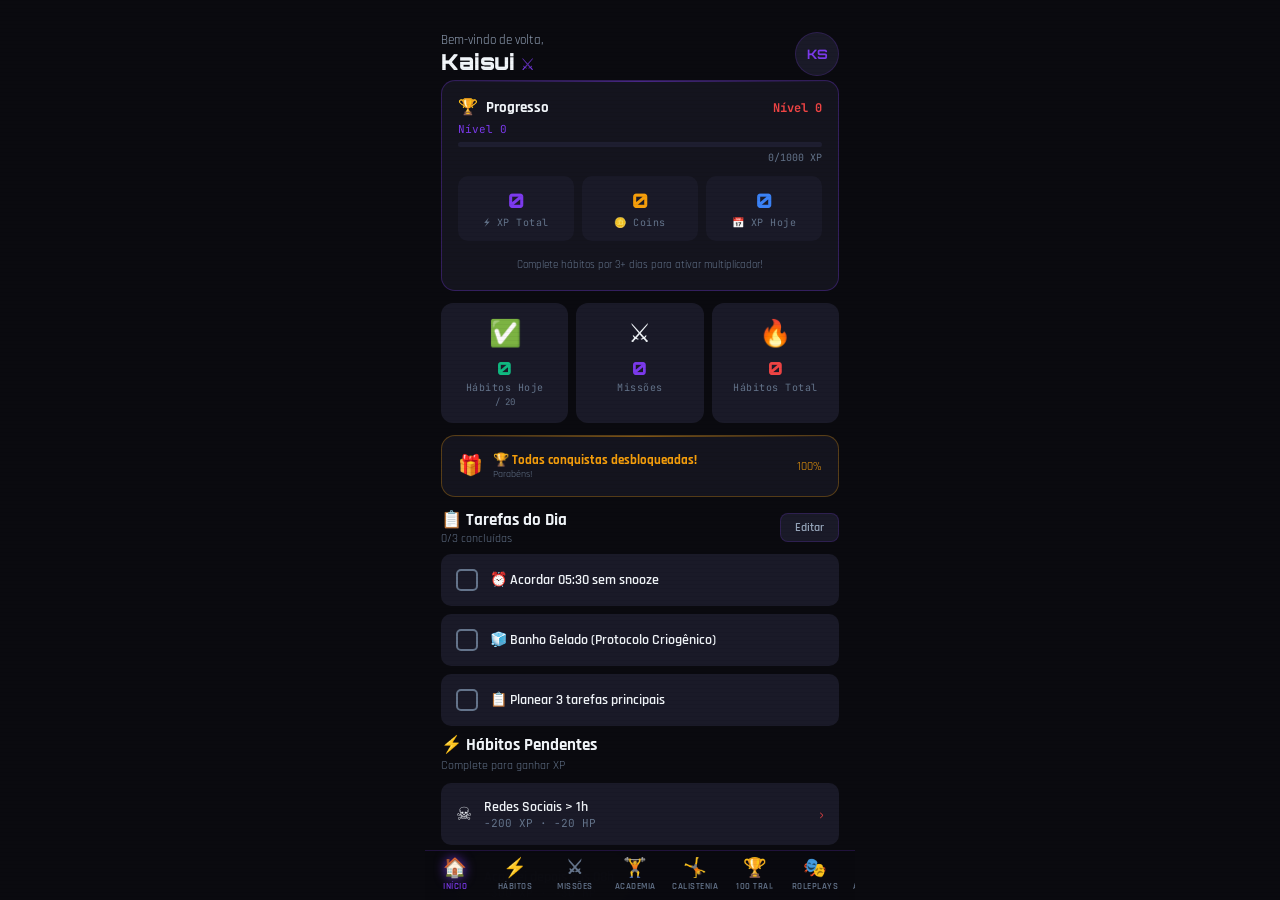
==== index.html @ ecd1bc7f "01" ====
<!doctype html>
<html lang="pt-BR">
  <head>
    <meta charset="UTF-8" />
    <meta
      name="viewport"
      content="width=device-width, initial-scale=1.0, maximum-scale=1.0, user-scalable=no"
    />
    <title>KAISUI - Sistema de Evolução Pessoal</title>
    <link rel="shortcut icon" href="img/favicon.png" type="image/x-icon">
    <link rel="manifest" href="manifest.json">
    <meta name="theme-color" content="#7c3aed">
    <meta name="apple-mobile-web-app-capable" content="yes">
    <meta name="apple-mobile-web-app-status-bar-style" content="black-translucent">
    <meta name="apple-mobile-web-app-title" content="KAISUI">
    <link rel="apple-touch-icon" href="img/icon.png">
    <link
      href="https://fonts.googleapis.com/css2?family=Rajdhani:wght@300;400;500;600;700&family=Orbitron:wght@400;700;900&family=JetBrains+Mono:wght@300;400;500&display=swap"
      rel="stylesheet"
    />
  <link rel="stylesheet" href="css/style.css">
    <script>
      if ('serviceWorker' in navigator) {
        window.addEventListener('load', () => {
          navigator.serviceWorker.register('sw.js')
            .then(reg => console.log('Service Worker registrado!', reg))
            .catch(err => console.log('Erro ao registrar Service Worker:', err));
        });
      }
    </script>
  </head>
  <body>
    <div id="screen-area">
      <!-- ═══ HOME ═══ -->
      <div class="screen active" id="screen-home">
        <div
          style="
            display: flex;
            justify-content: space-between;
            align-items: flex-start;
            padding: 16px 0 4px;
          "
        >
          <div>
            <div style="font-size: 13px; color: var(--muted2)">
              Bem-vindo de volta,
            </div>
            <div
              style="
                font-family: &quot;Orbitron&quot;, monospace;
                font-size: 22px;
                font-weight: 900;
              "
            >
              Kaisui <span style="color: var(--purple)">⚔</span>
            </div>
          </div>
          <div
            style="
              width: 44px;
              height: 44px;
              border-radius: 50%;
              background: var(--card2);
              border: 1px solid var(--border);
              display: flex;
              align-items: center;
              justify-content: center;
              font-family: &quot;Orbitron&quot;, monospace;
              font-size: 13px;
              font-weight: 700;
              color: var(--purple);
              cursor: pointer;
            "
            onclick="goTo('perfil')"
          >
            KS
          </div>
        </div>

        <!-- XP Card -->
        <div class="card" style="border-color: rgba(124, 58, 237, 0.3)">
          <div class="card-glow-top"></div>
          <div
            style="
              display: flex;
              justify-content: space-between;
              align-items: center;
              margin-bottom: 4px;
            "
          >
            <div style="display: flex; align-items: center; gap: 8px">
              <span>🏆</span>
              <span style="font-size: 15px; font-weight: 700">Progresso</span>
            </div>
            <span
              style="
                font-family: &quot;JetBrains Mono&quot;, monospace;
                font-size: 12px;
                color: var(--red);
                font-weight: 700;
              "
              >Nível <span id="h-lvl">0</span></span
            >
          </div>
          <div
            style="
              font-family: &quot;JetBrains Mono&quot;, monospace;
              font-size: 11px;
              color: var(--purple);
              margin-bottom: 6px;
            "
          >
            Nível <span id="h-lvl2">0</span>
          </div>
          <div class="prog-bar">
            <div class="prog-fill xp" id="h-xpbar" style="width: 0%"></div>
          </div>
          <div
            style="
              text-align: right;
              font-family: &quot;JetBrains Mono&quot;, monospace;
              font-size: 10px;
              color: var(--muted);
              margin-top: 4px;
            "
          >
            <span id="h-xpin">0</span>/1000 XP
          </div>

          <div class="home-stats" style="margin-top: 12px">
            <div class="stat-box">
              <span class="val" style="color: var(--purple)" id="h-xptot"
                >0</span
              >
              <span class="lbl">⚡ XP Total</span>
            </div>
            <div class="stat-box">
              <span class="val" style="color: var(--gold)" id="h-coins">0</span>
              <span class="lbl">🪙 Coins</span>
            </div>
            <div class="stat-box">
              <span class="val" style="color: var(--blue)" id="h-xpday">0</span>
              <span class="lbl">📅 XP Hoje</span>
            </div>
          </div>
          
          <!-- Multiplier Display -->
          <div id="multiplier-display" style="margin-top: 8px; text-align: center;"></div>
        </div>

        <!-- Action Grid -->
        <div class="action-grid">
          <div class="action-box" onclick="goTo('habitos')">
            <span class="a-icon">✅</span>
            <div class="a-val" style="color: var(--green)" id="h-daily-done">
              0
            </div>
            <span class="a-lbl">Hábitos Hoje</span>
            <div
              style="
                font-size: 9px;
                color: var(--muted);
                font-family: &quot;JetBrains Mono&quot;, monospace;
                margin-top: 2px;
              "
            >
              / <span id="h-daily-total">20</span>
            </div>
          </div>
          <div class="action-box" onclick="goTo('missoes')">
            <span class="a-icon">⚔</span>
            <div class="a-val" style="color: var(--purple)" id="h-missions">
              0
            </div>
            <span class="a-lbl">Missões</span>
          </div>
          <div class="action-box" onclick="goTo('treinos100')">
            <span class="a-icon">🔥</span>
            <div class="a-val" style="color: var(--red)" id="h-treinos">0</div>
            <span class="a-lbl">Hábitos Total</span>
          </div>
        </div>

        <!-- Next Reward Preview -->
        <div class="card" id="next-reward-card" style="cursor: pointer; border-color: rgba(245, 158, 11, 0.3);" onclick="showStore()">
          <div class="card-glow-top gold"></div>
          <div style="display: flex; align-items: center; gap: 10px">
            <span style="font-size: 20px">🎁</span>
            <div style="flex: 1">
              <div style="font-size: 13px; font-weight: 700; color: var(--gold)" id="next-reward-name">Carregando...</div>
              <div style="font-size: 10px; color: var(--muted)" id="next-reward-cost">0 coins</div>
            </div>
            <div style="font-size: 12px; color: var(--gold)" id="next-reward-progress">0%</div>
          </div>
        </div>

        <!-- Tarefas do Dia -->
        <div
          style="
            display: flex;
            justify-content: space-between;
            align-items: center;
            margin-bottom: 8px;
          "
        >
          <div>
            <div
              style="
                font-size: 17px;
                font-weight: 700;
                display: flex;
                align-items: center;
                gap: 8px;
              "
            >
              📋 Tarefas do Dia
            </div>
            <div style="font-size: 12px; color: var(--muted)" id="h-tasks-sub">
              0/3 concluídas
            </div>
          </div>
          <button
            style="
              background: var(--card2);
              border: 1px solid var(--border);
              color: var(--muted2);
              padding: 6px 14px;
              border-radius: 8px;
              font-size: 12px;
              font-family: &quot;Rajdhani&quot;, sans-serif;
              font-weight: 600;
              cursor: pointer;
            "
            onclick="goTo('habitos')"
          >
            Editar
          </button>
        </div>
        <div id="h-task-list"></div>

        <!-- Hábitos Pendentes -->
        <div style="margin-top: 8px; margin-bottom: 8px">
          <div
            style="
              font-size: 17px;
              font-weight: 700;
              display: flex;
              align-items: center;
              gap: 8px;
              margin-bottom: 2px;
            "
          >
            ⚡ Hábitos Pendentes
          </div>
          <div
            style="font-size: 12px; color: var(--muted); margin-bottom: 10px"
          >
            Complete para ganhar XP
          </div>
        </div>
        <div id="h-habits-list"></div>
      </div>

      <!-- ═══ HÁBITOS ═══ -->
      <div class="screen" id="screen-habitos">
        <div style="padding: 16px 0 4px">
          <div class="page-title">⚡ Hábitos & Protocolo</div>
          <div class="page-subtitle">Seu sistema diário de evolução</div>
        </div>

        <div class="card" style="border-color: rgba(16, 185, 129, 0.3)">
          <div
            class="card-glow-top"
            style="
              background: linear-gradient(
                90deg,
                transparent,
                var(--green),
                transparent
              );
            "
          ></div>
          <div
            style="
              display: flex;
              justify-content: space-between;
              margin-bottom: 6px;
            "
          >
            <span style="font-size: 13px; font-weight: 600"
              >Protocolo Diário</span
            >
            <span
              style="
                font-family: &quot;JetBrains Mono&quot;, monospace;
                font-size: 11px;
                color: var(--green);
              "
              id="proto-count"
              >0/20</span
            >
          </div>
          <div class="prog-bar">
            <div class="prog-fill green" id="proto-bar" style="width: 0%"></div>
          </div>
        </div>

        <div id="daily-list"></div>
        <button class="btn btn-outline" style="margin-top: 10px; width: 100%;" onclick="openAddHabit()">+ Adicionar Hábito</button>

        <div style="margin-top: 16px; margin-bottom: 8px">
          <div class="section-label" style="color: var(--red)">
            ☠ MODO PUNIÇÃO
          </div>
          <div
            style="
              font-size: 12px;
              color: var(--muted);
              margin-bottom: 10px;
              font-family: &quot;JetBrains Mono&quot;, monospace;
            "
          >
            "A fraqueza tem um preço."
          </div>
        </div>
        <div id="bad-habits-list"></div>

        <!-- HP -->
        <div class="card" style="margin-top: 8px; text-align: center">
          <div
            style="
              font-family: &quot;Orbitron&quot;, monospace;
              font-size: 30px;
              font-weight: 900;
              color: var(--red);
            "
            id="hp-val"
          >
            100
          </div>
          <div
            style="
              font-size: 11px;
              color: var(--muted);
              font-family: &quot;JetBrains Mono&quot;, monospace;
              margin-bottom: 8px;
            "
          >
            PONTOS DE VIDA
          </div>
          <div class="prog-bar" style="height: 8px; margin-bottom: 12px">
            <div class="prog-fill hp" id="hp-bar" style="width: 100%"></div>
          </div>
          <button
            class="btn"
            id="recover-hp-btn"
            style="
              background: rgba(16, 185, 129, 0.15);
              color: var(--green);
              border: 1px solid rgba(16, 185, 129, 0.3);
              font-family: &quot;Orbitron&quot;, monospace;
              font-size: 10px;
              letter-spacing: 2px;
            "
            onclick="recoverHP()"
          >
            + RECUPERAR 20 HP (50 COINS)
          </button>
          <div class="hp-recovery-limit" id="hp-recovery-limit">Recuperações hoje: 0/3</div>
        </div>
      </div>

      <!-- ═══ MISSÕES ═══ -->
      <div class="screen" id="screen-missoes">
        <div style="padding: 16px 0 4px">
          <div class="page-title">◎ Missões</div>
          <div class="page-subtitle">Conquiste sua evolução</div>
        </div>
        <div class="tier-pills">
          <button class="tier-pill active" onclick="setMFilter('all', this)">
            Todas
          </button>
          <button class="tier-pill" onclick="setMFilter('easy', this)">
            Easy
          </button>
          <button class="tier-pill" onclick="setMFilter('normal', this)">
            Normal
          </button>
          <button class="tier-pill" onclick="setMFilter('hard', this)">
            Hard
          </button>
          <button class="tier-pill" onclick="setMFilter('epic', this)">
            Epic
          </button>
          <button class="tier-pill" onclick="setMFilter('legendary', this)">
            Legendary
          </button>
        </div>
        <div id="mission-list"></div>
        <button class="btn btn-outline" style="margin-top: 10px; width: 100%;" onclick="openAddMission()">+ Adicionar Missão</button>
      </div>

      <!-- ═══ ACADEMIA ═══ -->
      <div class="screen" id="screen-academia">
        <div style="padding: 16px 0 4px">
          <div
            style="
              display: flex;
              align-items: center;
              gap: 10px;
              margin-bottom: 2px;
            "
          >
            <span style="font-size: 22px">🏆</span>
            <div class="page-title" style="margin: 0">Academia</div>
          </div>
          <div class="page-subtitle">Monitore seu progresso e cargas</div>
        </div>
        <div id="gym-list"></div>
      </div>

      <!-- ═══ CALISTENIA ═══ -->
      <div class="screen" id="screen-calistenia">
        <div style="padding: 16px 0 4px">
          <div
            style="
              display: flex;
              align-items: center;
              gap: 10px;
              margin-bottom: 2px;
            "
          >
            <span style="font-size: 22px">🤸</span>
            <div class="page-title" style="margin: 0">Calistenia</div>
          </div>
          <div class="page-subtitle">Progressão de Skills</div>
        </div>
        <div id="calistenia-list"></div>
      </div>
      <button
        class="fab"
        id="gym-fab"
        style="display: none"
        onclick="openAddGym()"
      >
        +
      </button>

      <!-- ═══ 100 TREINOS ═══ -->
      <div class="screen" id="screen-treinos100">
        <div style="padding: 16px 0 4px">
          <div
            style="
              display: flex;
              align-items: center;
              gap: 10px;
              margin-bottom: 2px;
            "
          >
            <span style="font-size: 22px">🏆</span>
            <div class="page-title" style="margin: 0">Desafio 100 Treinos</div>
          </div>
          <div class="page-subtitle">
            Complete 100 treinos e se torne uma lenda!
          </div>
        </div>

        <div
          class="card"
          style="text-align: center; border-color: rgba(124, 58, 237, 0.3)"
        >
          <div
            style="
              font-family: &quot;Orbitron&quot;, monospace;
              font-size: 56px;
              font-weight: 900;
              color: var(--purple);
            "
            id="t100-count"
          >
            0
          </div>
          <div
            style="
              font-size: 12px;
              color: var(--muted);
              font-family: &quot;JetBrains Mono&quot;, monospace;
              margin-bottom: 10px;
            "
          >
            Treinos Completos
          </div>
          <div class="prog-bar">
            <div class="prog-fill xp" id="t100-bar" style="width: 0%"></div>
          </div>
        </div>

        <div class="streak-grid">
          <div class="streak-box fire">
            <span class="streak-val" style="color: var(--red)" id="t100-streak"
              >0</span
            >
            <span class="streak-lbl">🔥 Streak Atual</span>
          </div>
          <div class="streak-box trophy">
            <span
              class="streak-val"
              style="color: var(--gold)"
              id="t100-maxstreak"
              >0</span
            >
            <span class="streak-lbl">🏆 Max Streak</span>
          </div>
        </div>

        <div
          id="t100-message"
          style="
            background: rgba(124, 58, 237, 0.1);
            border: 1px solid var(--border);
            border-radius: 12px;
            padding: 14px;
            text-align: center;
            font-size: 13px;
            color: var(--muted2);
            margin-bottom: 12px;
          "
        >
          🚀 Comece sua jornada! Cada treino te deixa mais forte!
        </div>

        <div class="treino-grid" id="t100-grid"></div>
        <div style="height: 20px"></div>
      </div>

      <!-- ═══ ROLEPLAYS ═══ -->
      <div class="screen" id="screen-roleplays">
        <div style="padding: 16px 0 4px">
          <div class="page-title">🎭 Roleplays</div>
          <div class="page-subtitle">
            Simule situações reais. Execute em voz alta.
          </div>
        </div>
        <div id="roleplay-list"></div>
        <button class="btn btn-outline" style="margin-top: 10px; width: 100%;" onclick="openAddRoleplay()">+ Adicionar Roleplay</button>
      </div>

      <!-- ═══ AI ALTER-EGO ═══ -->
      <div class="screen" id="screen-ai">
        <div class="ai-header">
          <div class="ai-avatar">🧠</div>
          <div class="ai-name-block">
            <div class="ai-name">KAI — ALTER-EGO AI</div>
            <div class="ai-status">● online · pronto para te desafiar</div>
          </div>
        </div>
        <div class="quick-prompts" id="qp-area"></div>
        <div class="chat-area" id="chat-area"></div>
        <div class="chat-input-area">
          <textarea
            class="chat-input"
            id="chat-input"
            placeholder="Fale com seu alter-ego..."
            rows="1"
            onkeydown="handleChatKey(event)"
            oninput="autoResize(this)"
          ></textarea>
          <button class="chat-send" id="chat-send" onclick="sendMessage()">
            ➤
          </button>
        </div>
      </div>

      <!-- ═══ PERFIL ═══ -->
      <div class="screen" id="screen-perfil">
        <div style="padding: 16px 0 4px">
          <div class="page-title">👤 Perfil</div>
        </div>
        <div
          class="card"
          style="text-align: center; border-color: rgba(124, 58, 237, 0.3)"
        >
          <div class="avatar-ring">KS</div>
          <div
            style="
              font-family: &quot;Orbitron&quot;, monospace;
              font-size: 18px;
              font-weight: 900;
            "
            id="p-name"
          >
            KAISUI
          </div>
          <div
            style="
              font-size: 12px;
              color: var(--gold);
              font-family: &quot;JetBrains Mono&quot;, monospace;
              letter-spacing: 2px;
              margin: 4px 0;
            "
            id="p-rank"
          >
            O MEDROSO
          </div>
          <div class="rank-chips">
            <span
              class="rank-chip"
              style="color: var(--red); border-color: rgba(239, 68, 68, 0.3)"
              >LVL <span id="p-lvl">0</span></span
            >
            <span
              class="rank-chip"
              style="color: var(--gold); border-color: rgba(245, 158, 11, 0.3)"
              ><span id="p-coins2">0</span> COINS</span
            >
            <span
              class="rank-chip"
              style="
                color: var(--purple);
                border-color: rgba(124, 58, 237, 0.3);
              "
              ><span id="p-xp">0</span> XP</span
            >
          </div>
        </div>
        <div class="card">
          <div class="section-label" style="color: var(--purple)">
            ATRIBUTOS
          </div>
          <div id="p-stats"></div>
        </div>
        <div
          class="card"
          style="cursor: pointer; border-color: rgba(245, 158, 11, 0.3)"
          onclick="showStore()"
        >
          <div class="card-glow-top gold"></div>
          <div style="display: flex; align-items: center; gap: 10px">
            <span style="font-size: 24px">★</span>
            <div>
              <div
                style="font-size: 15px; font-weight: 700; color: var(--gold)"
              >
                Loja de Recompensas
              </div>
              <div style="font-size: 12px; color: var(--muted)">
                Gaste suas coins em conquistas
              </div>
            </div>
            <div
              style="margin-left: auto; font-size: 18px; color: var(--muted)"
            >
              ›
            </div>
          </div>
        </div>
        <button
          class="btn btn-outline"
          style="margin-top: 4px"
          onclick="resetGame()"
        >
          ⟳ RESETAR PROGRESSO
        </button>
        <div style="height: 16px"></div>
      </div>
    </div>
    <!-- end screen-area -->

    <!-- ── BOTTOM NAV ── -->
    <nav class="nav">
      <button class="nav-btn active" onclick="goTo('home')" id="nav-home">
        <span class="nav-icon">🏠</span>Início
      </button>
      <button class="nav-btn" onclick="goTo('habitos')" id="nav-habitos">
        <span class="nav-icon">⚡</span>Hábitos
      </button>
      <button class="nav-btn" onclick="goTo('missoes')" id="nav-missoes">
        <span class="nav-icon">⚔</span>Missões
      </button>
      <button class="nav-btn" onclick="goTo('academia')" id="nav-academia">
        <span class="nav-icon">🏋️</span>Academia
      </button>
      <button class="nav-btn" onclick="goTo('calistenia')" id="nav-calistenia">
        <span class="nav-icon">🤸</span>Calistenia
      </button>
      <button class="nav-btn" onclick="goTo('treinos100')" id="nav-treinos100">
        <span class="nav-icon">🏆</span>100 Trai.
      </button>
      <button class="nav-btn" onclick="goTo('roleplays')" id="nav-roleplays">
        <span class="nav-icon">🎭</span>Roleplays
      </button>
      <button class="nav-btn" onclick="goTo('ai')" id="nav-ai">
        <span class="nav-icon">🧠</span>Alter-Ego
      </button>
    </nav>

    <!-- ── MODALS ── -->
    <div class="overlay" id="overlay" onclick="closeOverlay(event)">
      <div class="modal" id="modal-body"></div>
    </div>

    <!-- ── TOASTS ── -->
    <div class="toast" id="toast"></div>
    <div class="lvlup" id="lvlup"></div>

    <script src="js/app.js"></script>
  </body>
</html>
---- css/style.css ----
:root {
        --bg: #0a0a0f;
        --bg2: #111118;
        --card: #14141e;
        --card2: #1a1a28;
        --card3: #1e1e30;
        --blue: #3b82f6;
        --blue2: #1d4ed8;
        --purple: #7c3aed;
        --purple2: #5b21b6;
        --red: #ef4444;
        --gold: #f59e0b;
        --green: #10b981;
        --text: #f1f5f9;
        --muted: #64748b;
        --muted2: #94a3b8;
        --border: rgba(124, 58, 237, 0.2);
        --border-blue: rgba(59, 130, 246, 0.2);
        font-size: 16px;
      }
      * {
        margin: 0;
        padding: 0;
        box-sizing: border-box;
        -webkit-tap-highlight-color: transparent;
      }
      html,
      body {
        height: 100%;
        overflow: hidden;
      }
      body {
        background: var(--bg);
        color: var(--text);
        font-family: "Rajdhani", sans-serif;
        display: flex;
        flex-direction: column;
        max-width: 430px;
        margin: 0 auto;
        position: relative;
      }

      /* SCANLINE */
      body::after {
        content: "";
        position: fixed;
        inset: 0;
        background: repeating-linear-gradient(
          0deg,
          transparent,
          transparent 3px,
          rgba(0, 0, 0, 0.04) 3px,
          rgba(0, 0, 0, 0.04) 4px
        );
        pointer-events: none;
        z-index: 9000;
      }

      /* SCROLL AREA */
      #screen-area {
        flex: 1;
        overflow-y: auto;
        overflow-x: hidden;
        scrollbar-width: none;
        padding-bottom: 70px;
      }
      #screen-area::-webkit-scrollbar {
        display: none;
      }

      /* ── NAV ── */
      .nav {
        position: fixed;
        bottom: 0;
        left: 50%;
        transform: translateX(-50%);
        width: 100%;
        max-width: 430px;
        background: rgba(10, 10, 15, 0.97);
        border-top: 1px solid var(--border);
        display: flex;
        z-index: 800;
        backdrop-filter: blur(20px);
        overflow-x: auto;
        scrollbar-width: none;
      }
      .nav::-webkit-scrollbar {
        display: none;
      }
      .nav-btn {
        flex: 1;
        display: flex;
        flex-direction: column;
        align-items: center;
        justify-content: center;
        padding: 8px 2px;
        cursor: pointer;
        border: none;
        background: transparent;
        color: var(--muted);
        font-family: "Rajdhani", sans-serif;
        font-size: 9px;
        font-weight: 600;
        letter-spacing: 0.5px;
        text-transform: uppercase;
        gap: 3px;
        transition: color 0.2s;
        min-width: 60px;
      }
      .nav-btn .nav-icon {
        font-size: 19px;
        line-height: 1;
      }
      .nav-btn.active {
        color: var(--purple);
      }
      .nav-btn.active .nav-icon {
        filter: drop-shadow(0 0 6px rgba(124, 58, 237, 0.8));
      }

      /* ── SCREENS ── */
      .screen {
        display: none;
        padding: 16px 16px 0;
      }
      .screen.active {
        display: block;
      }

      /* ── CARDS ── */
      .card {
        background: var(--card);
        border-radius: 14px;
        border: 1px solid rgba(255, 255, 255, 0.06);
        padding: 16px;
        margin-bottom: 12px;
        position: relative;
        overflow: hidden;
      }
      .card-glow-top {
        position: absolute;
        top: 0;
        left: 0;
        right: 0;
        height: 1px;
        background: linear-gradient(
          90deg,
          transparent,
          var(--purple),
          transparent
        );
        opacity: 0.5;
      }
      .card-glow-top.blue {
        background: linear-gradient(
          90deg,
          transparent,
          var(--blue),
          transparent
        );
      }
      .card-glow-top.gold {
        background: linear-gradient(
          90deg,
          transparent,
          var(--gold),
          transparent
        );
      }

      /* ── TYPOGRAPHY ── */
      .page-title {
        font-family: "Orbitron", monospace;
        font-size: 20px;
        font-weight: 900;
        color: var(--text);
        margin-bottom: 2px;
      }
      .page-subtitle {
        font-size: 13px;
        color: var(--muted2);
        margin-bottom: 16px;
      }
      .section-label {
        font-family: "Orbitron", monospace;
        font-size: 10px;
        font-weight: 700;
        letter-spacing: 3px;
        text-transform: uppercase;
        margin-bottom: 10px;
      }

      /* ── PROGRESS BAR ── */
      .prog-bar {
        height: 5px;
        background: var(--card3);
        border-radius: 3px;
        overflow: hidden;
      }
      .prog-fill {
        height: 100%;
        border-radius: 3px;
        transition: width 0.8s cubic-bezier(0.34, 1.56, 0.64, 1);
      }
      .prog-fill.xp {
        background: linear-gradient(90deg, var(--purple2), var(--purple));
      }
      .prog-fill.hp {
        background: linear-gradient(90deg, #991b1b, var(--red));
      }
      .prog-fill.green {
        background: linear-gradient(90deg, #065f46, var(--green));
      }

      /* ── HOME STATS GRID ── */
      .home-stats {
        display: grid;
        grid-template-columns: 1fr 1fr 1fr;
        gap: 8px;
        margin-bottom: 12px;
      }
      .stat-box {
        background: var(--card2);
        border-radius: 10px;
        padding: 12px 10px;
        text-align: center;
      }
      .stat-box .val {
        font-family: "Orbitron", monospace;
        font-size: 20px;
        font-weight: 900;
        display: block;
      }
      .stat-box .lbl {
        font-size: 10px;
        color: var(--muted);
        letter-spacing: 0.5px;
        font-family: "JetBrains Mono", monospace;
        margin-top: 3px;
        display: block;
      }

      /* ── HOME ACTION GRID ── */
      .action-grid {
        display: grid;
        grid-template-columns: 1fr 1fr 1fr;
        gap: 8px;
        margin-bottom: 12px;
      }
      .action-box {
        background: var(--card2);
        border-radius: 12px;
        padding: 14px 10px;
        text-align: center;
        cursor: pointer;
        border: 1px solid transparent;
        transition: all 0.2s;
      }
      .action-box:hover {
        border-color: var(--border);
      }
      .action-box .a-icon {
        font-size: 26px;
        margin-bottom: 6px;
        display: block;
      }
      .action-box .a-val {
        font-family: "Orbitron", monospace;
        font-size: 18px;
        font-weight: 900;
      }
      .action-box .a-lbl {
        font-size: 10px;
        color: var(--muted);
        font-family: "JetBrains Mono", monospace;
        letter-spacing: 0.5px;
        margin-top: 2px;
        display: block;
      }

      /* ── TASK ITEM ── */
      .task-row {
        display: flex;
        align-items: center;
        gap: 12px;
        padding: 14px 14px;
        background: var(--card2);
        border-radius: 10px;
        margin-bottom: 8px;
        cursor: pointer;
        border: 1px solid transparent;
        transition: all 0.2s;
      }
      .task-row:hover {
        border-color: var(--border);
      }
      .task-row.done {
        background: rgba(16, 185, 129, 0.07);
        border-color: rgba(16, 185, 129, 0.25);
      }
      .task-check {
        width: 22px;
        height: 22px;
        border-radius: 5px;
        border: 2px solid var(--muted);
        flex-shrink: 0;
        display: flex;
        align-items: center;
        justify-content: center;
        font-size: 13px;
        transition: all 0.2s;
      }
      .task-row.done .task-check {
        background: var(--green);
        border-color: var(--green);
        color: #fff;
      }
      .task-label {
        flex: 1;
        font-size: 14px;
        font-weight: 600;
      }
      .task-badge {
        font-family: "JetBrains Mono", monospace;
        font-size: 10px;
        color: var(--purple);
        background: rgba(124, 58, 237, 0.15);
        padding: 3px 8px;
        border-radius: 20px;
      }

      /* ── HABIT ITEM ── */
      .habit-row {
        display: flex;
        align-items: center;
        gap: 12px;
        padding: 14px;
        background: var(--card2);
        border-radius: 10px;
        margin-bottom: 8px;
        cursor: pointer;
        border: 1px solid transparent;
        transition: all 0.2s;
      }
      .habit-row:hover {
        border-color: rgba(245, 158, 11, 0.3);
      }

      /* ── MISSION ITEM ── */
      .mission-row {
        display: flex;
        align-items: center;
        gap: 12px;
        padding: 14px;
        background: var(--card2);
        border-radius: 10px;
        margin-bottom: 8px;
        cursor: pointer;
        border: 1px solid transparent;
        transition: all 0.2s;
      }
      .mission-row:hover {
        border-color: var(--border-blue);
        transform: translateX(2px);
      }
      .mission-row.done {
        opacity: 0.55;
      }
      .tier-dot {
        width: 8px;
        height: 8px;
        border-radius: 50%;
        flex-shrink: 0;
      }
      .mission-info {
        flex: 1;
        min-width: 0;
      }
      .mission-name {
        font-size: 14px;
        font-weight: 600;
        margin-bottom: 2px;
        white-space: nowrap;
        overflow: hidden;
        text-overflow: ellipsis;
      }
      .mission-cat {
        font-size: 11px;
        color: var(--muted);
        font-family: "JetBrains Mono", monospace;
      }
      .mission-xp {
        font-family: "JetBrains Mono", monospace;
        font-size: 12px;
        color: var(--blue);
        font-weight: 600;
        text-align: right;
      }
      .mission-coins {
        font-family: "JetBrains Mono", monospace;
        font-size: 10px;
        color: var(--gold);
        text-align: right;
      }

      /* ── TIER FILTER ── */
      .tier-pills {
        display: flex;
        gap: 6px;
        overflow-x: auto;
        padding-bottom: 4px;
        margin-bottom: 12px;
        scrollbar-width: none;
      }
      .tier-pills::-webkit-scrollbar {
        display: none;
      }
      .tier-pill {
        flex-shrink: 0;
        padding: 5px 12px;
        border-radius: 20px;
        border: 1px solid var(--border);
        background: transparent;
        color: var(--muted);
        font-family: "Rajdhani", sans-serif;
        font-size: 12px;
        font-weight: 600;
        letter-spacing: 1px;
        cursor: pointer;
        transition: all 0.2s;
        text-transform: uppercase;
      }
      .tier-pill.active {
        background: var(--purple);
        border-color: var(--purple);
        color: #fff;
      }

      /* ── ACADEMIA ── */
      .gym-row {
        display: flex;
        align-items: center;
        gap: 14px;
        padding: 16px 14px;
        background: var(--card2);
        border-radius: 12px;
        margin-bottom: 8px;
        cursor: pointer;
        border: 2px solid transparent;
        transition: all 0.2s;
      }
      .gym-row.done {
        border-color: rgba(124, 58, 237, 0.4);
        background: rgba(124, 58, 237, 0.07);
      }
      .gym-check {
        width: 24px;
        height: 24px;
        border-radius: 50%;
        border: 2px solid var(--muted);
        flex-shrink: 0;
        display: flex;
        align-items: center;
        justify-content: center;
        font-size: 12px;
        transition: all 0.2s;
      }
      .gym-row.done .gym-check {
        background: var(--purple);
        border-color: var(--purple);
        color: #fff;
      }
      .gym-info {
        flex: 1;
      }
      .gym-name {
        font-size: 15px;
        font-weight: 700;
        margin-bottom: 3px;
      }
      .gym-weight {
        display: flex;
        align-items: center;
        gap: 6px;
        font-family: "JetBrains Mono", monospace;
        font-size: 11px;
        color: var(--purple);
      }
      .gym-weight-edit {
        font-size: 10px;
        color: var(--muted);
        cursor: pointer;
        padding: 1px 6px;
        border-radius: 4px;
        border: 1px solid var(--border);
        background: transparent;
        font-family: "JetBrains Mono", monospace;
        transition: all 0.2s;
      }
      .gym-weight-edit:hover {
        color: var(--text);
        border-color: var(--purple);
      }
      .gym-del {
        font-size: 16px;
        color: var(--muted);
        cursor: pointer;
        padding: 6px;
        transition: color 0.2s;
      }
      .gym-del:hover {
        color: var(--red);
      }

      /* FAB */
      .fab {
        position: fixed;
        bottom: 80px;
        right: 20px;
        width: 52px;
        height: 52px;
        border-radius: 50%;
        background: var(--purple);
        border: none;
        display: flex;
        align-items: center;
        justify-content: center;
        font-size: 24px;
        color: #fff;
        cursor: pointer;
        box-shadow: 0 4px 24px rgba(124, 58, 237, 0.5);
        transition: all 0.2s;
        z-index: 600;
      }
      .fab:hover {
        transform: scale(1.1);
        background: var(--purple2);
      }

      /* ── 100 TREINOS ── */
      .treino-grid {
        display: grid;
        grid-template-columns: repeat(10, 1fr);
        gap: 5px;
        margin-top: 12px;
      }
      .treino-cell {
        aspect-ratio: 1;
        border-radius: 6px;
        background: var(--card3);
        display: flex;
        align-items: center;
        justify-content: center;
        font-family: "JetBrains Mono", monospace;
        font-size: 11px;
        color: var(--muted);
        cursor: pointer;
        border: 1px solid transparent;
        transition: all 0.2s;
        position: relative;
      }
      .treino-cell:hover {
        border-color: var(--border);
      }
      .treino-cell.done {
        background: rgba(124, 58, 237, 0.3);
        color: var(--purple);
        border-color: rgba(124, 58, 237, 0.5);
      }
      .treino-cell.milestone {
        border: 1px solid var(--gold);
        color: var(--gold);
      }
      .treino-cell.milestone.done {
        background: rgba(245, 158, 11, 0.2);
        border-color: var(--gold);
        color: var(--gold);
      }
      .treino-cell .star {
        position: absolute;
        top: 1px;
        right: 2px;
        font-size: 7px;
        color: var(--gold);
      }
      .streak-grid {
        display: grid;
        grid-template-columns: 1fr 1fr;
        gap: 8px;
        margin-bottom: 12px;
      }
      .streak-box {
        background: var(--card2);
        border-radius: 12px;
        padding: 16px;
        text-align: center;
        border: 1px solid transparent;
      }
      .streak-box.fire {
        border-color: rgba(239, 68, 68, 0.3);
      }
      .streak-box.trophy {
        border-color: rgba(245, 158, 11, 0.3);
      }
      .streak-val {
        font-family: "Orbitron", monospace;
        font-size: 28px;
        font-weight: 900;
        display: block;
      }
      .streak-lbl {
        font-size: 11px;
        color: var(--muted);
        font-family: "JetBrains Mono", monospace;
        margin-top: 4px;
        display: block;
      }

      /* ── ROLEPLAYS ── */
      .roleplay-card {
        background: var(--card2);
        border-radius: 12px;
        padding: 16px;
        margin-bottom: 10px;
        cursor: pointer;
        border: 1px solid transparent;
        transition: all 0.2s;
      }
      .roleplay-card:hover {
        border-color: rgba(59, 130, 246, 0.3);
        transform: translateX(2px);
      }
      .roleplay-tag {
        display: inline-block;
        font-family: "JetBrains Mono", monospace;
        font-size: 10px;
        padding: 2px 8px;
        border-radius: 20px;
        margin-bottom: 8px;
        font-weight: 700;
      }
      .roleplay-title {
        font-size: 15px;
        font-weight: 700;
        margin-bottom: 4px;
      }
      .roleplay-desc {
        font-size: 12px;
        color: var(--muted);
        line-height: 1.5;
      }
      .roleplay-meta {
        display: flex;
        justify-content: space-between;
        align-items: center;
        margin-top: 10px;
      }

      /* ── PROFILE ── */
      .avatar-ring {
        width: 80px;
        height: 80px;
        border-radius: 50%;
        border: 2px solid var(--purple);
        background: radial-gradient(
          circle,
          rgba(124, 58, 237, 0.3) 0%,
          var(--card) 100%
        );
        display: flex;
        align-items: center;
        justify-content: center;
        font-family: "Orbitron", monospace;
        font-size: 26px;
        font-weight: 900;
        color: var(--purple);
        margin: 0 auto 12px;
        box-shadow: 0 0 30px rgba(124, 58, 237, 0.3);
      }
      .rank-chips {
        display: flex;
        gap: 6px;
        justify-content: center;
        flex-wrap: wrap;
        margin-top: 10px;
      }
      .rank-chip {
        font-family: "JetBrains Mono", monospace;
        font-size: 10px;
        padding: 3px 10px;
        border-radius: 20px;
        border: 1px solid;
        letter-spacing: 1px;
      }

      /* ── AI CHAT ── */
      .ai-header {
        display: flex;
        align-items: center;
        gap: 12px;
        padding: 16px;
        background: var(--card);
        border-bottom: 1px solid var(--border);
      }
      .ai-avatar {
        width: 44px;
        height: 44px;
        border-radius: 50%;
        background: linear-gradient(135deg, var(--purple2), var(--blue2));
        display: flex;
        align-items: center;
        justify-content: center;
        font-size: 20px;
        flex-shrink: 0;
        box-shadow: 0 0 20px rgba(124, 58, 237, 0.4);
        animation: pulse-ring 3s infinite;
      }
      @keyframes pulse-ring {
        0%,
        100% {
          box-shadow: 0 0 15px rgba(124, 58, 237, 0.3);
        }
        50% {
          box-shadow: 0 0 30px rgba(124, 58, 237, 0.6);
        }
      }
      .ai-name-block .ai-name {
        font-family: "Orbitron", monospace;
        font-size: 14px;
        font-weight: 700;
        color: var(--purple);
      }
      .ai-name-block .ai-status {
        font-size: 11px;
        color: var(--green);
        font-family: "JetBrains Mono", monospace;
      }

      .chat-area {
        flex: 1;
        overflow-y: auto;
        padding: 16px;
        display: flex;
        flex-direction: column;
        gap: 12px;
        scrollbar-width: none;
      }
      .chat-area::-webkit-scrollbar {
        display: none;
      }

      .msg {
        max-width: 85%;
        display: flex;
        flex-direction: column;
        gap: 4px;
      }
      .msg.user {
        align-self: flex-end;
      }
      .msg.ai {
        align-self: flex-start;
      }
      .msg-bubble {
        padding: 11px 14px;
        border-radius: 14px;
        font-size: 14px;
        line-height: 1.6;
      }
      .msg.user .msg-bubble {
        background: var(--purple);
        color: #fff;
        border-radius: 14px 14px 4px 14px;
      }
      .msg.ai .msg-bubble {
        background: var(--card2);
        color: var(--text);
        border-radius: 14px 14px 14px 4px;
        border: 1px solid var(--border);
      }
      .msg-time {
        font-size: 10px;
        color: var(--muted);
        font-family: "JetBrains Mono", monospace;
        padding: 0 4px;
      }
      .msg.user .msg-time {
        text-align: right;
      }

      .chat-input-area {
        padding: 12px 16px;
        background: var(--bg2);
        border-top: 1px solid var(--border);
        display: flex;
        gap: 8px;
        align-items: flex-end;
      }
      .chat-input {
        flex: 1;
        background: var(--card2);
        border: 1px solid var(--border);
        border-radius: 12px;
        padding: 10px 14px;
        color: var(--text);
        font-family: "Rajdhani", sans-serif;
        font-size: 14px;
        resize: none;
        outline: none;
        max-height: 100px;
        min-height: 42px;
        line-height: 1.4;
        transition: border-color 0.2s;
        scrollbar-width: none;
      }
      .chat-input:focus {
        border-color: var(--purple);
      }
      .chat-input::-webkit-scrollbar {
        display: none;
      }
      .chat-send {
        width: 42px;
        height: 42px;
        border-radius: 50%;
        background: var(--purple);
        border: none;
        display: flex;
        align-items: center;
        justify-content: center;
        font-size: 18px;
        color: #fff;
        cursor: pointer;
        flex-shrink: 0;
        transition: all 0.2s;
      }
      .chat-send:hover {
        background: var(--purple2);
        transform: scale(1.05);
      }
      .chat-send:disabled {
        background: var(--card3);
        cursor: not-allowed;
        transform: none;
      }

      .typing-indicator {
        display: flex;
        gap: 4px;
        align-items: center;
        padding: 11px 14px;
        background: var(--card2);
        border-radius: 14px 14px 14px 4px;
        border: 1px solid var(--border);
        width: fit-content;
      }
      .typing-dot {
        width: 7px;
        height: 7px;
        border-radius: 50%;
        background: var(--purple);
        animation: typing 1.4s infinite;
      }
      .typing-dot:nth-child(2) {
        animation-delay: 0.2s;
      }
      .typing-dot:nth-child(3) {
        animation-delay: 0.4s;
      }
      @keyframes typing {
        0%,
        60%,
        100% {
          opacity: 0.3;
          transform: translateY(0);
        }
        30% {
          opacity: 1;
          transform: translateY(-4px);
        }
      }

      .quick-prompts {
        display: flex;
        gap: 6px;
        overflow-x: auto;
        padding: 8px 16px 0;
        scrollbar-width: none;
      }
      .quick-prompts::-webkit-scrollbar {
        display: none;
      }
      .qp-btn {
        flex-shrink: 0;
        padding: 6px 12px;
        border-radius: 20px;
        border: 1px solid var(--border);
        background: transparent;
        color: var(--muted2);
        font-size: 12px;
        font-family: "Rajdhani", sans-serif;
        font-weight: 600;
        cursor: pointer;
        transition: all 0.2s;
        white-space: nowrap;
      }
      .qp-btn:hover {
        border-color: var(--purple);
        color: var(--purple);
      }

      /* AI SCREEN LAYOUT */
      #screen-ai {
        display: none;
        flex-direction: column;
        height: calc(100vh - 70px);
        padding: 0;
      }
      #screen-ai.active {
        display: flex;
      }

      /* ── MODAL ── */
      .overlay {
        position: fixed;
        inset: 0;
        background: rgba(0, 0, 0, 0.8);
        z-index: 900;
        display: none;
        align-items: flex-end;
        justify-content: center;
      }
      .overlay.open {
        display: flex;
      }
      .modal {
        background: var(--card);
        border: 1px solid var(--border);
        border-radius: 20px 20px 0 0;
        padding: 24px 20px;
        width: 100%;
        max-width: 430px;
        max-height: 85vh;
        overflow-y: auto;
        animation: slideUp 0.3s ease;
        scrollbar-width: none;
        position: relative;
      }
      .modal::-webkit-scrollbar {
        display: none;
      }
      @keyframes slideUp {
        from {
          transform: translateY(100%);
        }
        to {
          transform: translateY(0);
        }
      }
      .modal-title {
        font-family: "Orbitron", monospace;
        font-size: 14px;
        font-weight: 700;
        color: var(--purple);
        letter-spacing: 2px;
        margin-bottom: 16px;
      }
      .modal-close {
        position: absolute;
        top: 16px;
        right: 16px;
        background: transparent;
        border: none;
        color: var(--muted);
        font-size: 22px;
        cursor: pointer;
      }
      .btn {
        padding: 12px 20px;
        border-radius: 10px;
        border: none;
        cursor: pointer;
        font-family: "Orbitron", monospace;
        font-size: 11px;
        font-weight: 700;
        letter-spacing: 2px;
        text-transform: uppercase;
        transition: all 0.2s;
        width: 100%;
      }
      .btn-purple {
        background: var(--purple);
        color: #fff;
      }
      .btn-purple:hover {
        background: var(--purple2);
      }
      .btn-outline {
        background: transparent;
        border: 1px solid var(--border);
        color: var(--muted2);
      }
      .modal-input {
        width: 100%;
        background: var(--card2);
        border: 1px solid var(--border);
        border-radius: 10px;
        padding: 12px 14px;
        color: var(--text);
        font-family: "Rajdhani", sans-serif;
        font-size: 14px;
        outline: none;
        margin-bottom: 12px;
        transition: border-color 0.2s;
      }
      .modal-input:focus {
        border-color: var(--purple);
      }

      /* ── NOTIFICATION ── */
      .toast {
        position: fixed;
        top: 16px;
        left: 50%;
        transform: translateX(-50%);
        background: var(--card);
        border: 1px solid var(--border);
        border-radius: 12px;
        padding: 12px 20px;
        font-family: "JetBrains Mono", monospace;
        font-size: 13px;
        z-index: 9999;
        display: none;
        max-width: 320px;
        text-align: center;
        animation: slideDown 0.3s ease;
      }
      .toast.show {
        display: block;
      }
      .toast.ok {
        border-color: rgba(16, 185, 129, 0.4);
        color: var(--green);
      }
      .toast.fail {
        border-color: rgba(239, 68, 68, 0.4);
        color: var(--red);
      }
      .toast.info {
        border-color: rgba(124, 58, 237, 0.4);
        color: var(--purple);
      }
      @keyframes slideDown {
        from {
          opacity: 0;
          transform: translateX(-50%) translateY(-8px);
        }
        to {
          opacity: 1;
          transform: translateX(-50%) translateY(0);
        }
      }

      /* ── LEVEL UP ── */
      .lvlup {
        position: fixed;
        top: 50%;
        left: 50%;
        transform: translate(-50%, -50%);
        background: var(--card);
        border: 2px solid var(--purple);
        border-radius: 18px;
        padding: 28px 44px;
        font-family: "Orbitron", monospace;
        font-size: 20px;
        font-weight: 900;
        color: var(--purple);
        text-align: center;
        z-index: 9999;
        display: none;
        box-shadow: 0 0 60px rgba(124, 58, 237, 0.5);
      }
      .lvlup.show {
        display: block;
        animation: lvlpop 2.8s ease forwards;
      }
      @keyframes lvlpop {
        0% {
          opacity: 0;
          transform: translate(-50%, -50%) scale(0.8);
        }
        15% {
          opacity: 1;
          transform: translate(-50%, -50%) scale(1.05);
        }
        80% {
          opacity: 1;
          transform: translate(-50%, -50%) scale(1);
        }
        100% {
          opacity: 0;
          transform: translate(-50%, -50%) scale(0.95);
        }
      }

      /* ── COINS BADGE ── */
      .coins-badge {
        display: inline-flex;
        align-items: center;
        gap: 6px;
        background: rgba(245, 158, 11, 0.12);
        border: 1px solid rgba(245, 158, 11, 0.3);
        border-radius: 20px;
        padding: 4px 12px;
        font-family: "Orbitron", monospace;
        font-size: 12px;
        font-weight: 700;
        color: var(--gold);
      }

      /* Multiplier Badge */
      .multiplier-badge {
        background: linear-gradient(135deg, var(--gold), var(--purple));
        border-radius: 20px;
        padding: 4px 10px;
        font-size: 11px;
        font-weight: bold;
        font-family: "JetBrains Mono", monospace;
        color: #000;
      }

      .hp-recovery-limit {
        font-size: 10px;
        color: var(--muted);
        text-align: center;
        margin-top: 8px;
      }

      /* Responsive */
      @media (max-width: 360px) {
        .treino-cell {
          font-size: 9px;
        }
        .page-title {
          font-size: 17px;
        }
        .nav-btn {
          min-width: 50px;
          font-size: 8px;
        }
      }
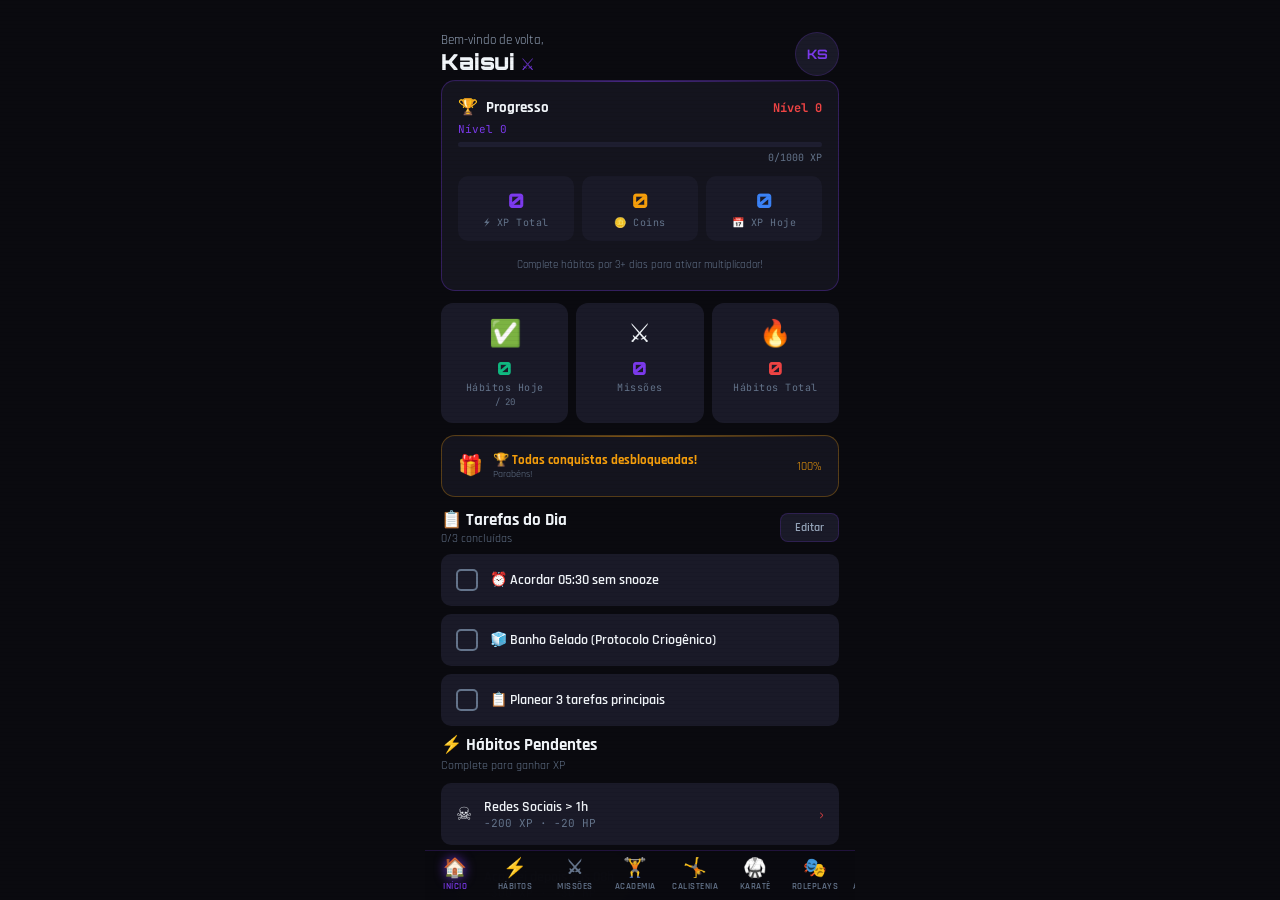
==== commit 972c90e5: "feat: reorganizar menu, mover 100 treinos para academia e adicionar karatê ao menu inferior" ====
--- a/index.html
+++ b/index.html
@@ -417,6 +417,16 @@
           <div class="page-subtitle">Monitore seu progresso e cargas</div>
         </div>
         <div id="gym-list"></div>
+        <div style="margin-top: 20px; padding: 0 4px;">
+          <button class="card" style="width: 100%; display: flex; align-items: center; gap: 12px; cursor: pointer; border-color: rgba(124, 58, 237, 0.3); background: rgba(124, 58, 237, 0.05);" onclick="goTo('treinos100')">
+            <span style="font-size: 24px;">🏆</span>
+            <div style="text-align: left; flex: 1;">
+              <div style="font-size: 15px; font-weight: 700; color: var(--purple);">Desafio 100 Treinos</div>
+              <div style="font-size: 11px; color: var(--muted);">Acompanhe sua jornada rumo à lenda</div>
+            </div>
+            <span style="color: var(--purple); font-size: 18px;">›</span>
+          </button>
+        </div>
       </div>
 
       <!-- ═══ CALISTENIA ═══ -->
@@ -569,6 +579,16 @@
             ➤
           </button>
         </div>
+      </div>
+
+      <!-- ═══ KARATÊ ═══ -->
+      <div class="screen" id="screen-karate">
+        <div style="padding: 16px 0 4px">
+          <div class="page-title">🥋 Karatê-Do</div>
+          <div class="page-subtitle">Caminho das mãos vazias. Evolução por faixas.</div>
+        </div>
+        <div id="karate-content"></div>
+        <div style="height: 20px"></div>
       </div>
 
       <!-- ═══ PERFIL ═══ -->
@@ -684,8 +704,8 @@
       <button class="nav-btn" onclick="goTo('calistenia')" id="nav-calistenia">
         <span class="nav-icon">🤸</span>Calistenia
       </button>
-      <button class="nav-btn" onclick="goTo('treinos100')" id="nav-treinos100">
-        <span class="nav-icon">🏆</span>100 Trai.
+      <button class="nav-btn" onclick="goTo('karate')" id="nav-karate">
+        <span class="nav-icon">🥋</span>Karatê
       </button>
       <button class="nav-btn" onclick="goTo('roleplays')" id="nav-roleplays">
         <span class="nav-icon">🎭</span>Roleplays
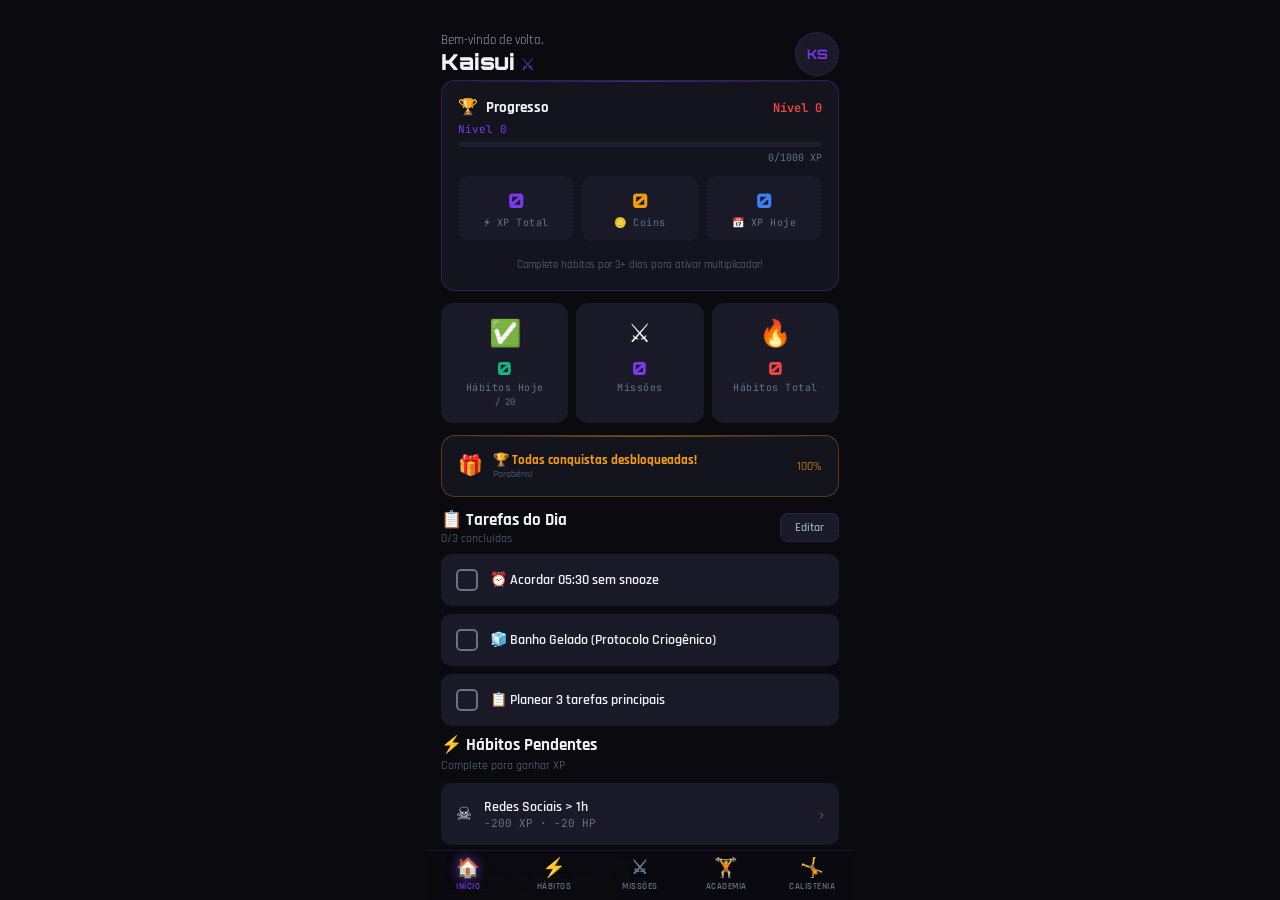
==== commit 415eb0e4: "sub bags" ====
--- a/index.html
+++ b/index.html
@@ -194,6 +194,22 @@
           </div>
         </div>
 
+        <!-- Missões Ativas -->
+        <div id="active-missions-section" style="margin-top: 16px; margin-bottom: 12px; display: none;">
+          <div style="display: flex; justify-content: space-between; align-items: center; margin-bottom: 10px;">
+            <div>
+              <div style="font-size: 16px; font-weight: 700; display: flex; align-items: center; gap: 8px;">
+                ⚡ Missões Ativas
+              </div>
+              <div style="font-size: 12px; color: var(--muted)" id="active-missions-count">0/3 em andamento</div>
+            </div>
+            <button style="background: var(--card2); border: 1px solid var(--border); color: var(--muted2); padding: 6px 14px; border-radius: 8px; font-size: 12px; font-family: 'Rajdhani', sans-serif; font-weight: 600; cursor: pointer;" onclick="goTo('missoes')">
+              Ver Todas
+            </button>
+          </div>
+          <div id="active-missions-list"></div>
+        </div>
+
         <!-- Tarefas do Dia -->
         <div
           style="
@@ -543,46 +559,8 @@
         <div style="height: 20px"></div>
       </div>
 
-      <!-- ═══ ROLEPLAYS ═══ -->
-      <div class="screen" id="screen-roleplays">
-        <div style="padding: 16px 0 4px">
-          <div class="page-title">🎭 Roleplays</div>
-          <div class="page-subtitle">
-            Simule situações reais. Execute em voz alta.
-          </div>
-        </div>
-        <div id="roleplay-list"></div>
-        <button class="btn btn-outline" style="margin-top: 10px; width: 100%;" onclick="openAddRoleplay()">+ Adicionar Roleplay</button>
-      </div>
-
-      <!-- ═══ AI ALTER-EGO ═══ -->
-      <div class="screen" id="screen-ai">
-        <div class="ai-header">
-          <div class="ai-avatar">🧠</div>
-          <div class="ai-name-block">
-            <div class="ai-name">KAI — ALTER-EGO AI</div>
-            <div class="ai-status">● online · pronto para te desafiar</div>
-          </div>
-        </div>
-        <div class="quick-prompts" id="qp-area"></div>
-        <div class="chat-area" id="chat-area"></div>
-        <div class="chat-input-area">
-          <textarea
-            class="chat-input"
-            id="chat-input"
-            placeholder="Fale com seu alter-ego..."
-            rows="1"
-            onkeydown="handleChatKey(event)"
-            oninput="autoResize(this)"
-          ></textarea>
-          <button class="chat-send" id="chat-send" onclick="sendMessage()">
-            ➤
-          </button>
-        </div>
-      </div>
-
-      <!-- ═══ KARATÊ ═══ -->
-      <div class="screen" id="screen-karate">
+      <!-- ═══ KARATÊ (OCULTO) ═══ -->
+      <div class="screen" id="screen-karate" style="display: none;">
         <div style="padding: 16px 0 4px">
           <div class="page-title">🥋 Karatê-Do</div>
           <div class="page-subtitle">Caminho das mãos vazias. Evolução por faixas.</div>
@@ -704,14 +682,8 @@
       <button class="nav-btn" onclick="goTo('calistenia')" id="nav-calistenia">
         <span class="nav-icon">🤸</span>Calistenia
       </button>
-      <button class="nav-btn" onclick="goTo('karate')" id="nav-karate">
+      <button class="nav-btn" onclick="goTo('karate')" id="nav-karate" style="display: none;">
         <span class="nav-icon">🥋</span>Karatê
-      </button>
-      <button class="nav-btn" onclick="goTo('roleplays')" id="nav-roleplays">
-        <span class="nav-icon">🎭</span>Roleplays
-      </button>
-      <button class="nav-btn" onclick="goTo('ai')" id="nav-ai">
-        <span class="nav-icon">🧠</span>Alter-Ego
       </button>
     </nav>
 
--- a/css/style.css
+++ b/css/style.css
@@ -403,6 +403,159 @@
         text-align: right;
       }
 
+      /* ── NOVO SISTEMA DE MISSÕES ── */
+      .mission-section-title {
+        font-size: 11px;
+        font-weight: 700;
+        letter-spacing: 2px;
+        color: var(--muted);
+        margin: 16px 0 10px 4px;
+        font-family: "Orbitron", monospace;
+      }
+      .mission-card {
+        background: var(--card2);
+        border-radius: 14px;
+        padding: 14px 16px;
+        margin-bottom: 10px;
+        border: 1px solid transparent;
+        transition: all 0.25s ease;
+        cursor: pointer;
+        position: relative;
+      }
+      .mission-card:hover {
+        border-color: var(--border-blue);
+        transform: translateY(-2px);
+      }
+      .mission-card.active {
+        border-color: var(--purple);
+        background: linear-gradient(135deg, var(--card2) 0%, rgba(124, 58, 237, 0.08) 100%);
+      }
+      .mission-card.done {
+        opacity: 0.5;
+        background: var(--card);
+      }
+      .mission-card.done .mission-name {
+        text-decoration: line-through;
+      }
+      .mission-header {
+        display: flex;
+        justify-content: space-between;
+        align-items: center;
+        margin-bottom: 8px;
+      }
+      .mission-tier-badge {
+        font-family: "JetBrains Mono", monospace;
+        font-size: 10px;
+        font-weight: 700;
+        padding: 3px 10px;
+        border-radius: 20px;
+        letter-spacing: 1px;
+      }
+      .mission-status-icon {
+        font-size: 14px;
+      }
+      .mission-body {
+        margin-bottom: 10px;
+      }
+      .mission-name {
+        font-size: 15px;
+        font-weight: 700;
+        margin-bottom: 4px;
+        line-height: 1.3;
+      }
+      .mission-desc {
+        font-size: 12px;
+        color: var(--muted2);
+        line-height: 1.5;
+        margin-bottom: 10px;
+      }
+      .mission-progress-bar {
+        height: 6px;
+        background: var(--card3);
+        border-radius: 3px;
+        overflow: hidden;
+        margin-bottom: 6px;
+      }
+      .mission-progress-fill {
+        height: 100%;
+        background: linear-gradient(90deg, var(--purple), var(--blue));
+        border-radius: 3px;
+        transition: width 0.3s ease;
+      }
+      .mission-progress-text {
+        font-size: 11px;
+        color: var(--muted);
+        font-family: "JetBrains Mono", monospace;
+        text-align: right;
+      }
+      .mission-footer {
+        display: flex;
+        justify-content: space-between;
+        align-items: center;
+        padding-top: 10px;
+        border-top: 1px solid var(--border);
+      }
+      .mission-rewards {
+        display: flex;
+        gap: 10px;
+      }
+      .mission-xp-badge {
+        font-family: "JetBrains Mono", monospace;
+        font-size: 11px;
+        color: var(--blue);
+        background: rgba(59, 130, 246, 0.15);
+        padding: 3px 8px;
+        border-radius: 6px;
+      }
+      .mission-coin-badge {
+        font-family: "JetBrains Mono", monospace;
+        font-size: 11px;
+        color: var(--gold);
+        background: rgba(245, 158, 11, 0.15);
+        padding: 3px 8px;
+        border-radius: 6px;
+      }
+      .mission-stat {
+        font-family: "JetBrains Mono", monospace;
+        font-size: 10px;
+        color: var(--purple);
+        font-weight: 600;
+      }
+      .mission-delete-btn {
+        position: absolute;
+        top: 8px;
+        right: 8px;
+        background: none;
+        border: none;
+        color: var(--red);
+        cursor: pointer;
+        font-size: 20px;
+        width: 28px;
+        height: 28px;
+        display: flex;
+        align-items: center;
+        justify-content: center;
+        border-radius: 50%;
+        transition: background 0.2s;
+      }
+      .mission-delete-btn:hover {
+        background: rgba(239, 68, 68, 0.1);
+      }
+
+      .active-mission-card {
+        background: var(--card2);
+        border-radius: 10px;
+        padding: 12px 14px;
+        margin-bottom: 8px;
+        border: 1px solid var(--border);
+        cursor: pointer;
+        transition: all 0.2s;
+      }
+      .active-mission-card:hover {
+        border-color: var(--purple);
+        background: rgba(124, 58, 237, 0.05);
+      }
+
       /* ── TIER FILTER ── */
       .tier-pills {
         display: flex;
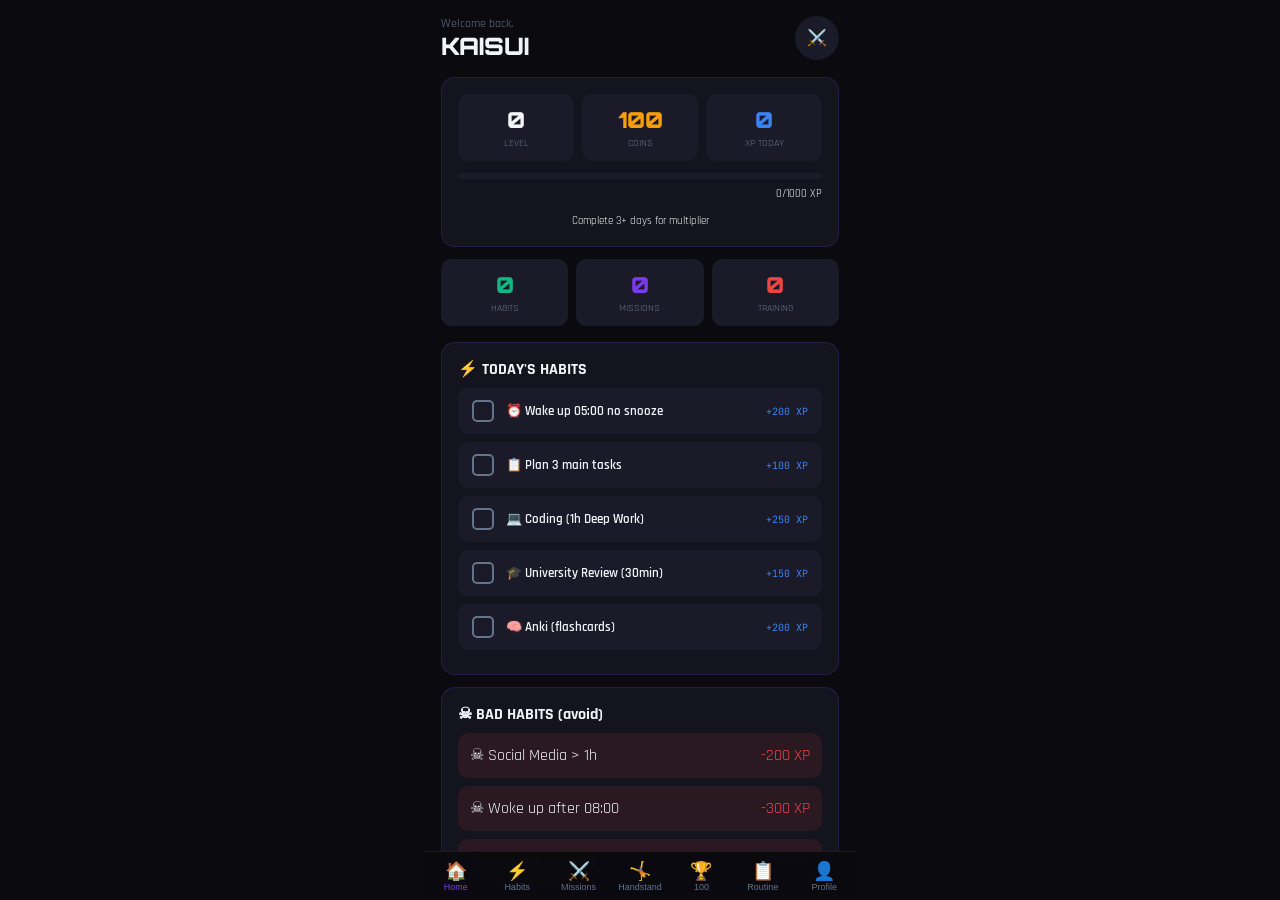
==== commit 5ed89b3b: "melhorando app" ====
--- a/index.html
+++ b/index.html
@@ -1,701 +1,412 @@
-<!doctype html>
-<html lang="pt-BR">
-  <head>
-    <meta charset="UTF-8" />
-    <meta
-      name="viewport"
-      content="width=device-width, initial-scale=1.0, maximum-scale=1.0, user-scalable=no"
-    />
-    <title>KAISUI - Sistema de Evolução Pessoal</title>
-    <link rel="shortcut icon" href="img/favicon.png" type="image/x-icon">
-    <link rel="manifest" href="manifest.json">
-    <meta name="theme-color" content="#7c3aed">
-    <meta name="apple-mobile-web-app-capable" content="yes">
-    <meta name="apple-mobile-web-app-status-bar-style" content="black-translucent">
-    <meta name="apple-mobile-web-app-title" content="KAISUI">
-    <link rel="apple-touch-icon" href="img/icon.png">
-    <link
-      href="https://fonts.googleapis.com/css2?family=Rajdhani:wght@300;400;500;600;700&family=Orbitron:wght@400;700;900&family=JetBrains+Mono:wght@300;400;500&display=swap"
-      rel="stylesheet"
-    />
-  <link rel="stylesheet" href="css/style.css">
-    <script>
-      if ('serviceWorker' in navigator) {
-        window.addEventListener('load', () => {
-          navigator.serviceWorker.register('sw.js')
-            .then(reg => console.log('Service Worker registrado!', reg))
-            .catch(err => console.log('Erro ao registrar Service Worker:', err));
-        });
+<!DOCTYPE html>
+<html lang="en">
+<head>
+  <meta charset="UTF-8">
+  <meta name="viewport" content="width=device-width, initial-scale=1.0, maximum-scale=1.0, user-scalable=no">
+  <title>KAISUI - Evolution</title>
+  <link rel="manifest" href="manifest.json">
+  <link rel="stylesheet" href="css/stysle.css">
+  <meta name="theme-color" content="#7c3aed">
+  <link href="https://fonts.googleapis.com/css2?family=Rajdhani:wght@400;600;700&family=Orbitron:wght@400;700;900&family=JetBrains+Mono:wght@400;500&display=swap" rel="stylesheet">
+  <style>
+    :root {
+      --bg: #0a0a0f;
+      --card: #14141e;
+      --card2: #1a1a28;
+      --purple: #7c3aed;
+      --red: #ef4444;
+      --gold: #f59e0b;
+      --green: #10b981;
+      --blue: #3b82f6;
+      --text: #f1f5f9;
+      --muted: #64748b;
+      --border: rgba(124,58,237,0.2);
+    }
+    * { margin: 0; padding: 0; box-sizing: border-box; -webkit-tap-highlight-color: transparent; }
+    body {
+      background: var(--bg);
+      color: var(--text);
+      font-family: 'Rajdhani', sans-serif;
+      max-width: 430px;
+      margin: 0 auto;
+      height: 100vh;
+      display: flex;
+      flex-direction: column;
+      overflow: hidden;
+    }
+    #screen-area {
+      flex: 1;
+      overflow-y: auto;
+      padding: 16px;
+      padding-bottom: 70px;
+    }
+      /* SCROLL AREA */
+      #screen-area {
+        flex: 1;
+        overflow-y: auto;
+        overflow-x: hidden;
+        scrollbar-width: none;
+        padding-bottom: 70px;
       }
-    </script>
-  </head>
-  <body>
-    <div id="screen-area">
-      <!-- ═══ HOME ═══ -->
-      <div class="screen active" id="screen-home">
-        <div
-          style="
-            display: flex;
-            justify-content: space-between;
-            align-items: flex-start;
-            padding: 16px 0 4px;
-          "
-        >
-          <div>
-            <div style="font-size: 13px; color: var(--muted2)">
-              Bem-vindo de volta,
-            </div>
-            <div
-              style="
-                font-family: &quot;Orbitron&quot;, monospace;
-                font-size: 22px;
-                font-weight: 900;
-              "
-            >
-              Kaisui <span style="color: var(--purple)">⚔</span>
-            </div>
-          </div>
-          <div
-            style="
-              width: 44px;
-              height: 44px;
-              border-radius: 50%;
-              background: var(--card2);
-              border: 1px solid var(--border);
-              display: flex;
-              align-items: center;
-              justify-content: center;
-              font-family: &quot;Orbitron&quot;, monospace;
-              font-size: 13px;
-              font-weight: 700;
-              color: var(--purple);
-              cursor: pointer;
-            "
-            onclick="goTo('perfil')"
-          >
-            KS
-          </div>
-        </div>
+      #screen-area::-webkit-scrollbar {
+        display: none;
+      }
 
-        <!-- XP Card -->
-        <div class="card" style="border-color: rgba(124, 58, 237, 0.3)">
-          <div class="card-glow-top"></div>
-          <div
-            style="
-              display: flex;
-              justify-content: space-between;
-              align-items: center;
-              margin-bottom: 4px;
-            "
-          >
-            <div style="display: flex; align-items: center; gap: 8px">
-              <span>🏆</span>
-              <span style="font-size: 15px; font-weight: 700">Progresso</span>
-            </div>
-            <span
-              style="
-                font-family: &quot;JetBrains Mono&quot;, monospace;
-                font-size: 12px;
-                color: var(--red);
-                font-weight: 700;
-              "
-              >Nível <span id="h-lvl">0</span></span
-            >
-          </div>
-          <div
-            style="
-              font-family: &quot;JetBrains Mono&quot;, monospace;
-              font-size: 11px;
-              color: var(--purple);
-              margin-bottom: 6px;
-            "
-          >
-            Nível <span id="h-lvl2">0</span>
-          </div>
-          <div class="prog-bar">
-            <div class="prog-fill xp" id="h-xpbar" style="width: 0%"></div>
-          </div>
-          <div
-            style="
-              text-align: right;
-              font-family: &quot;JetBrains Mono&quot;, monospace;
-              font-size: 10px;
-              color: var(--muted);
-              margin-top: 4px;
-            "
-          >
-            <span id="h-xpin">0</span>/1000 XP
-          </div>
+    .screen { display: none; }
+    .screen.active { display: block; }
+    
+    .card {
+      background: var(--card);
+      border-radius: 14px;
+      border: 1px solid var(--border);
+      padding: 16px;
+      margin-bottom: 12px;
+    }
+    
+    .stats-grid {
+      display: grid;
+      grid-template-columns: repeat(3, 1fr);
+      gap: 8px;
+      margin-bottom: 12px;
+    }
+    .stat-box {
+      background: var(--card2);
+      border-radius: 10px;
+      padding: 12px;
+      text-align: center;
+    }
+    .stat-value {
+      font-family: 'Orbitron', monospace;
+      font-size: 22px;
+      font-weight: 900;
+    }
+    .stat-label {
+      font-size: 10px;
+      color: var(--muted);
+      margin-top: 4px;
+    }
+    
+    .prog-bar {
+      height: 6px;
+      background: var(--card2);
+      border-radius: 3px;
+      overflow: hidden;
+      margin: 8px 0;
+    }
+    .prog-fill {
+      height: 100%;
+      background: linear-gradient(90deg, var(--purple), var(--blue));
+      width: 0%;
+      transition: width 0.3s;
+    }
+    
+    .task-row {
+      display: flex;
+      align-items: center;
+      gap: 12px;
+      padding: 12px 14px;
+      background: var(--card2);
+      border-radius: 10px;
+      margin-bottom: 8px;
+      cursor: pointer;
+    }
+    .task-row.done { background: rgba(16,185,129,0.1); }
+    .task-check {
+      width: 22px;
+      height: 22px;
+      border-radius: 5px;
+      border: 2px solid var(--muted);
+      display: flex;
+      align-items: center;
+      justify-content: center;
+    }
+    .task-row.done .task-check { background: var(--green); border-color: var(--green); color: #000; }
+    .task-label { flex: 1; font-weight: 600; font-size: 13px; }
+    .task-xp { font-size: 10px; color: var(--blue); font-family: 'JetBrains Mono', monospace; }
+    .task-time { font-size: 10px; color: var(--gold); font-family: 'JetBrains Mono', monospace; min-width: 50px; }
+    
+    .bad-row {
+      display: flex;
+      align-items: center;
+      justify-content: space-between;
+      padding: 12px;
+      background: rgba(239,68,68,0.1);
+      border-radius: 10px;
+      margin-bottom: 8px;
+      cursor: pointer;
+    }
+    
+    .nav {
+      position: fixed;
+      bottom: 0;
+      left: 50%;
+      transform: translateX(-50%);
+      width: 100%;
+      max-width: 430px;
+      background: rgba(10,10,15,0.97);
+      border-top: 1px solid var(--border);
+      display: flex;
+      backdrop-filter: blur(20px);
+    }
+    .nav-btn {
+      flex: 1;
+      display: flex;
+      flex-direction: column;
+      align-items: center;
+      padding: 8px;
+      background: none;
+      border: none;
+      color: var(--muted);
+      font-size: 9px;
+      cursor: pointer;
+    }
+    .nav-btn.active { color: var(--purple); }
+    .nav-icon { font-size: 18px; }
+    
+    .routine-item {
+      display: flex;
+      align-items: center;
+      gap: 10px;
+      padding: 10px 12px;
+      background: var(--card2);
+      border-radius: 10px;
+      margin-bottom: 6px;
+      cursor: pointer;
+    }
+    .routine-item.done { background: rgba(16,185,129,0.1); }
+    .routine-time { font-size: 9px; color: var(--gold); font-family: 'JetBrains Mono', monospace; min-width: 45px; }
+    .routine-text { font-size: 12px; flex: 1; }
+    .routine-detail { font-size: 10px; color: var(--muted); margin-left: 32px; margin-bottom: 6px; }
+    
+    .btn {
+      width: 100%;
+      padding: 12px;
+      border-radius: 10px;
+      border: none;
+      font-weight: 700;
+      cursor: pointer;
+      margin-top: 8px;
+    }
+    .btn-primary { background: var(--purple); color: white; }
+    .btn-danger { background: rgba(239,68,68,0.2); color: var(--red); }
+    .btn-success { background: var(--green); color: white; }
+    
+    .overlay {
+      position: fixed;
+      inset: 0;
+      background: rgba(0,0,0,0.8);
+      display: none;
+      align-items: center;
+      justify-content: center;
+      z-index: 1000;
+    }
+    .overlay.open { display: flex; }
+    .modal {
+      background: var(--card);
+      border-radius: 20px;
+      padding: 24px;
+      width: 90%;
+      max-width: 350px;
+    }
+    .toast {
+      position: fixed;
+      bottom: 80px;
+      left: 50%;
+      transform: translateX(-50%);
+      background: var(--card);
+      padding: 10px 20px;
+      border-radius: 10px;
+      font-size: 12px;
+      display: none;
+      z-index: 2000;
+    }
+    .toast.show { display: block; }
+    .lvlup {
+      position: fixed;
+      top: 50%;
+      left: 50%;
+      transform: translate(-50%, -50%);
+      background: var(--card);
+      padding: 30px;
+      border-radius: 20px;
+      text-align: center;
+      display: none;
+      z-index: 2000;
+    }
+    .lvlup.show { display: block; animation: pop 2s ease forwards; }
+    @keyframes pop {
+      0% { opacity: 0; transform: translate(-50%, -50%) scale(0.8); }
+      20% { opacity: 1; transform: translate(-50%, -50%) scale(1.1); }
+      80% { opacity: 1; }
+      100% { opacity: 0; transform: translate(-50%, -50%) scale(0.9); }
+    }
+    .multiplier-badge {
+      background: var(--gold);
+      color: #000;
+      padding: 4px 10px;
+      border-radius: 20px;
+      font-size: 11px;
+      font-weight: bold;
+    }
+    .time-block {
+      margin-bottom: 16px;
+    }
+    .time-title {
+      font-family: 'Orbitron', monospace;
+      font-size: 14px;
+      color: var(--purple);
+      margin: 12px 0 8px 0;
+      border-left: 3px solid var(--purple);
+      padding-left: 10px;
+    }
+    .handstand-prog {
+      display: grid;
+      grid-template-columns: 1fr auto;
+      align-items: center;
+      gap: 8px;
+      margin-bottom: 8px;
+    }
+  </style>
+</head>
+<body>
+<div id="screen-area">
+  <!-- HOME -->
+  <div class="screen active" id="screen-home">
+    <div style="display:flex; justify-content:space-between; margin-bottom:16px;">
+      <div>
+        <div style="font-size:12px; color:var(--muted)">Welcome back,</div>
+        <div style="font-family:'Orbitron'; font-size:24px; font-weight:900;">KAISUI</div>
+      </div>
+      <div style="background:var(--card2); border-radius:50%; width:44px; height:44px; display:flex; align-items:center; justify-content:center; cursor:pointer;" onclick="goTo('profile')">⚔️</div>
+    </div>
+    
+    <div class="card">
+      <div class="stats-grid">
+        <div class="stat-box"><div class="stat-value" id="h-lvl">0</div><div class="stat-label">LEVEL</div></div>
+        <div class="stat-box"><div class="stat-value" style="color:var(--gold)" id="h-coins">0</div><div class="stat-label">COINS</div></div>
+        <div class="stat-box"><div class="stat-value" style="color:var(--blue)" id="h-xp">0</div><div class="stat-label">XP TODAY</div></div>
+      </div>
+      <div class="prog-bar"><div class="prog-fill" id="h-xpbar"></div></div>
+      <div style="font-size:11px; text-align:right; margin-top:4px;"><span id="h-xpin">0</span>/1000 XP</div>
+      <div id="multiplier-display" style="margin-top:8px; text-align:center;"></div>
+    </div>
+    
+    <div style="display:flex; gap:8px; margin-bottom:16px;">
+      <div class="stat-box" style="flex:1" onclick="goTo('habits')"><div class="stat-value" style="color:var(--green)" id="h-daily">0</div><div class="stat-label">HABITS</div></div>
+      <div class="stat-box" style="flex:1" onclick="goTo('missions')"><div class="stat-value" style="color:var(--purple)" id="h-missions">0</div><div class="stat-label">MISSIONS</div></div>
+      <div class="stat-box" style="flex:1" onclick="goTo('workouts')"><div class="stat-value" style="color:var(--red)" id="h-workouts">0</div><div class="stat-label">TRAINING</div></div>
+    </div>
+    
+    <div class="card">
+      <div style="font-weight:700; margin-bottom:8px;">⚡ TODAY'S HABITS</div>
+      <div id="h-task-list"></div>
+    </div>
+    
+    <div class="card">
+      <div style="font-weight:700; margin-bottom:8px;">☠ BAD HABITS (avoid)</div>
+      <div id="h-habits-list"></div>
+    </div>
+  </div>
+  
+  <!-- HABITS -->
+  <div class="screen" id="screen-habits">
+    <div style="margin-bottom:16px;"><div class="stat-value" style="font-size:20px;">⚡ Daily Habits</div><div style="font-size:12px; color:var(--muted);">Complete all to get bonus</div></div>
+    <div id="daily-list"></div>
+    <div class="card" style="text-align:center; margin-top:12px;">
+      <div class="stat-value" style="font-size:28px; color:var(--red)" id="hp-val">100</div>
+      <div class="stat-label">HEALTH POINTS</div>
+      <div class="prog-bar"><div class="prog-fill" id="hp-bar" style="background:linear-gradient(90deg,#991b1b,var(--red)); width:100%"></div></div>
+      <button class="btn btn-primary" onclick="recoverHP()">+ RECOVER 20 HP (50 COINS)</button>
+      <div style="font-size:10px; margin-top:6px;" id="hp-recovery-limit">Recoveries: 0/3</div>
+    </div>
+  </div>
+  
+  <!-- MISSIONS -->
+  <div class="screen" id="screen-missions">
+    <div style="margin-bottom:16px;"><div class="stat-value" style="font-size:20px;">⚔️ Active Missions</div><div style="font-size:12px; color:var(--muted);">Max 3 at a time</div></div>
+    <div id="active-missions-list"></div>
+    <div style="margin:16px 0;"><div class="stat-value" style="font-size:18px;">📋 Available</div></div>
+    <div id="available-missions-list"></div>
+  </div>
+  
+  <!-- HANDSTAND TRAINING -->
+  <div class="screen" id="screen-handstand">
+    <div style="margin-bottom:16px;"><div class="stat-value" style="font-size:20px;">🤸 Handstand Progression</div><div style="font-size:12px; color:var(--muted);">Your road to the free handstand</div></div>
+    <div id="handstand-list"></div>
+    <button class="btn btn-success" onclick="markHandstandWorkout()">✅ MARK TODAY'S HANDSTAND WORKOUT</button>
+    <div class="card" style="margin-top:16px; text-align:center;">
+      <div class="stat-value" style="color:var(--gold)" id="workout-streak">0</div>
+      <div class="stat-label">CONSECUTIVE TRAINING DAYS</div>
+    </div>
+  </div>
+  
+  <!-- 100 WORKOUTS -->
+  <div class="screen" id="screen-workouts">
+    <div style="margin-bottom:16px;"><div class="stat-value" style="font-size:20px;">🏆 100 Workout Challenge</div><div style="font-size:12px; color:var(--muted);">Complete 100 workouts to become a legend</div></div>
+    <div class="card" style="text-align:center;">
+      <div class="stat-value" style="font-size:48px; color:var(--purple)" id="w100-count">0</div>
+      <div class="stat-label">WORKOUTS COMPLETED</div>
+      <div class="prog-bar"><div class="prog-fill" id="w100-bar" style="width:0%"></div></div>
+    </div>
+    <div class="stats-grid" style="margin:12px 0;">
+      <div class="stat-box"><div class="stat-value" id="w100-streak">0</div><div class="stat-label">🔥 STREAK</div></div>
+      <div class="stat-box"><div class="stat-value" style="color:var(--gold)" id="w100-max">0</div><div class="stat-label">🏆 MAX</div></div>
+    </div>
+    <div id="w100-message" style="background:rgba(124,58,237,0.1); border-radius:10px; padding:12px; text-align:center; margin-bottom:12px;">🚀 Start your journey!</div>
+    <div class="treino-grid" id="w100-grid" style="display:grid; grid-template-columns:repeat(10,1fr); gap:4px;"></div>
+  </div>
+  
+  <!-- DETAILED DAILY ROUTINE (step by step - ALL IN ENGLISH) -->
+  <div class="screen" id="screen-routine">
+    <div style="margin-bottom:16px;">
+      <div class="stat-value" style="font-size:20px;">📋 DETAILED DAILY ROUTINE</div>
+      <div style="font-size:12px; color:var(--muted);">Follow every step. Start at 05:00. Dominate your day.</div>
+    </div>
+    
+    <!-- PROGRESS SUMMARY -->
+    <div class="card" style="text-align:center; background:linear-gradient(135deg, var(--card2), rgba(124,58,237,0.1));">
+      <div class="stat-value" id="routine-progress-percent">0%</div>
+      <div class="stat-label">COMPLETED TODAY</div>
+      <div class="prog-bar"><div class="prog-fill" id="routine-progress-bar" style="width:0%"></div></div>
+      <div style="font-size:11px; margin-top:6px;"><span id="routine-completed-count">0</span>/<span id="routine-total-count">0</span> steps</div>
+    </div>
+    
+    <div id="routine-container"></div>
+    
+    <button class="btn btn-success" onclick="completeRoutineDay()" style="margin-top:8px;">🏆 COMPLETE FULL ROUTINE (BONUS)</button>
+    <button class="btn btn-danger" onclick="resetRoutine()">⟳ Reset today's checklist</button>
+  </div>
+  
+  <!-- PROFILE -->
+  <div class="screen" id="screen-profile">
+    <div style="margin-bottom:16px;"><div class="stat-value" style="font-size:20px;">👤 Profile</div></div>
+    <div class="card" style="text-align:center;">
+      <div class="stat-value" style="font-size:32px;">⚔️</div>
+      <div class="stat-value" style="font-size:18px;" id="p-name">KAISUI</div>
+      <div style="color:var(--gold); font-size:12px;" id="p-rank">THE FEARFUL</div>
+    </div>
+    <div class="card">
+      <div style="font-weight:700;">ATTRIBUTES</div>
+      <div id="p-stats"></div>
+    </div>
+    <button class="btn btn-danger" onclick="resetGame()">⟳ RESET PROGRESS</button>
+  </div>
+</div>
 
-          <div class="home-stats" style="margin-top: 12px">
-            <div class="stat-box">
-              <span class="val" style="color: var(--purple)" id="h-xptot"
-                >0</span
-              >
-              <span class="lbl">⚡ XP Total</span>
-            </div>
-            <div class="stat-box">
-              <span class="val" style="color: var(--gold)" id="h-coins">0</span>
-              <span class="lbl">🪙 Coins</span>
-            </div>
-            <div class="stat-box">
-              <span class="val" style="color: var(--blue)" id="h-xpday">0</span>
-              <span class="lbl">📅 XP Hoje</span>
-            </div>
-          </div>
-          
-          <!-- Multiplier Display -->
-          <div id="multiplier-display" style="margin-top: 8px; text-align: center;"></div>
-        </div>
+<nav class="nav">
+  <button class="nav-btn active" onclick="goTo('home')" id="nav-home"><span class="nav-icon">🏠</span>Home</button>
+  <button class="nav-btn" onclick="goTo('habits')" id="nav-habits"><span class="nav-icon">⚡</span>Habits</button>
+  <button class="nav-btn" onclick="goTo('missions')" id="nav-missions"><span class="nav-icon">⚔️</span>Missions</button>
+  <button class="nav-btn" onclick="goTo('handstand')" id="nav-handstand"><span class="nav-icon">🤸</span>Handstand</button>
+  <button class="nav-btn" onclick="goTo('workouts')" id="nav-workouts"><span class="nav-icon">🏆</span>100</button>
+  <button class="nav-btn" onclick="goTo('routine')" id="nav-routine"><span class="nav-icon">📋</span>Routine</button>
+  <button class="nav-btn" onclick="goTo('profile')" id="nav-profile"><span class="nav-icon">👤</span>Profile</button>
+</nav>
 
-        <!-- Action Grid -->
-        <div class="action-grid">
-          <div class="action-box" onclick="goTo('habitos')">
-            <span class="a-icon">✅</span>
-            <div class="a-val" style="color: var(--green)" id="h-daily-done">
-              0
-            </div>
-            <span class="a-lbl">Hábitos Hoje</span>
-            <div
-              style="
-                font-size: 9px;
-                color: var(--muted);
-                font-family: &quot;JetBrains Mono&quot;, monospace;
-                margin-top: 2px;
-              "
-            >
-              / <span id="h-daily-total">20</span>
-            </div>
-          </div>
-          <div class="action-box" onclick="goTo('missoes')">
-            <span class="a-icon">⚔</span>
-            <div class="a-val" style="color: var(--purple)" id="h-missions">
-              0
-            </div>
-            <span class="a-lbl">Missões</span>
-          </div>
-          <div class="action-box" onclick="goTo('treinos100')">
-            <span class="a-icon">🔥</span>
-            <div class="a-val" style="color: var(--red)" id="h-treinos">0</div>
-            <span class="a-lbl">Hábitos Total</span>
-          </div>
-        </div>
+<div class="overlay" id="overlay" onclick="closeModal()"><div class="modal" id="modal-body"></div></div>
+<div class="toast" id="toast"></div>
+<div class="lvlup" id="lvlup"></div>
 
-        <!-- Next Reward Preview -->
-        <div class="card" id="next-reward-card" style="cursor: pointer; border-color: rgba(245, 158, 11, 0.3);" onclick="showStore()">
-          <div class="card-glow-top gold"></div>
-          <div style="display: flex; align-items: center; gap: 10px">
-            <span style="font-size: 20px">🎁</span>
-            <div style="flex: 1">
-              <div style="font-size: 13px; font-weight: 700; color: var(--gold)" id="next-reward-name">Carregando...</div>
-              <div style="font-size: 10px; color: var(--muted)" id="next-reward-cost">0 coins</div>
-            </div>
-            <div style="font-size: 12px; color: var(--gold)" id="next-reward-progress">0%</div>
-          </div>
-        </div>
-
-        <!-- Missões Ativas -->
-        <div id="active-missions-section" style="margin-top: 16px; margin-bottom: 12px; display: none;">
-          <div style="display: flex; justify-content: space-between; align-items: center; margin-bottom: 10px;">
-            <div>
-              <div style="font-size: 16px; font-weight: 700; display: flex; align-items: center; gap: 8px;">
-                ⚡ Missões Ativas
-              </div>
-              <div style="font-size: 12px; color: var(--muted)" id="active-missions-count">0/3 em andamento</div>
-            </div>
-            <button style="background: var(--card2); border: 1px solid var(--border); color: var(--muted2); padding: 6px 14px; border-radius: 8px; font-size: 12px; font-family: 'Rajdhani', sans-serif; font-weight: 600; cursor: pointer;" onclick="goTo('missoes')">
-              Ver Todas
-            </button>
-          </div>
-          <div id="active-missions-list"></div>
-        </div>
-
-        <!-- Tarefas do Dia -->
-        <div
-          style="
-            display: flex;
-            justify-content: space-between;
-            align-items: center;
-            margin-bottom: 8px;
-          "
-        >
-          <div>
-            <div
-              style="
-                font-size: 17px;
-                font-weight: 700;
-                display: flex;
-                align-items: center;
-                gap: 8px;
-              "
-            >
-              📋 Tarefas do Dia
-            </div>
-            <div style="font-size: 12px; color: var(--muted)" id="h-tasks-sub">
-              0/3 concluídas
-            </div>
-          </div>
-          <button
-            style="
-              background: var(--card2);
-              border: 1px solid var(--border);
-              color: var(--muted2);
-              padding: 6px 14px;
-              border-radius: 8px;
-              font-size: 12px;
-              font-family: &quot;Rajdhani&quot;, sans-serif;
-              font-weight: 600;
-              cursor: pointer;
-            "
-            onclick="goTo('habitos')"
-          >
-            Editar
-          </button>
-        </div>
-        <div id="h-task-list"></div>
-
-        <!-- Hábitos Pendentes -->
-        <div style="margin-top: 8px; margin-bottom: 8px">
-          <div
-            style="
-              font-size: 17px;
-              font-weight: 700;
-              display: flex;
-              align-items: center;
-              gap: 8px;
-              margin-bottom: 2px;
-            "
-          >
-            ⚡ Hábitos Pendentes
-          </div>
-          <div
-            style="font-size: 12px; color: var(--muted); margin-bottom: 10px"
-          >
-            Complete para ganhar XP
-          </div>
-        </div>
-        <div id="h-habits-list"></div>
-      </div>
-
-      <!-- ═══ HÁBITOS ═══ -->
-      <div class="screen" id="screen-habitos">
-        <div style="padding: 16px 0 4px">
-          <div class="page-title">⚡ Hábitos & Protocolo</div>
-          <div class="page-subtitle">Seu sistema diário de evolução</div>
-        </div>
-
-        <div class="card" style="border-color: rgba(16, 185, 129, 0.3)">
-          <div
-            class="card-glow-top"
-            style="
-              background: linear-gradient(
-                90deg,
-                transparent,
-                var(--green),
-                transparent
-              );
-            "
-          ></div>
-          <div
-            style="
-              display: flex;
-              justify-content: space-between;
-              margin-bottom: 6px;
-            "
-          >
-            <span style="font-size: 13px; font-weight: 600"
-              >Protocolo Diário</span
-            >
-            <span
-              style="
-                font-family: &quot;JetBrains Mono&quot;, monospace;
-                font-size: 11px;
-                color: var(--green);
-              "
-              id="proto-count"
-              >0/20</span
-            >
-          </div>
-          <div class="prog-bar">
-            <div class="prog-fill green" id="proto-bar" style="width: 0%"></div>
-          </div>
-        </div>
-
-        <div id="daily-list"></div>
-        <button class="btn btn-outline" style="margin-top: 10px; width: 100%;" onclick="openAddHabit()">+ Adicionar Hábito</button>
-
-        <div style="margin-top: 16px; margin-bottom: 8px">
-          <div class="section-label" style="color: var(--red)">
-            ☠ MODO PUNIÇÃO
-          </div>
-          <div
-            style="
-              font-size: 12px;
-              color: var(--muted);
-              margin-bottom: 10px;
-              font-family: &quot;JetBrains Mono&quot;, monospace;
-            "
-          >
-            "A fraqueza tem um preço."
-          </div>
-        </div>
-        <div id="bad-habits-list"></div>
-
-        <!-- HP -->
-        <div class="card" style="margin-top: 8px; text-align: center">
-          <div
-            style="
-              font-family: &quot;Orbitron&quot;, monospace;
-              font-size: 30px;
-              font-weight: 900;
-              color: var(--red);
-            "
-            id="hp-val"
-          >
-            100
-          </div>
-          <div
-            style="
-              font-size: 11px;
-              color: var(--muted);
-              font-family: &quot;JetBrains Mono&quot;, monospace;
-              margin-bottom: 8px;
-            "
-          >
-            PONTOS DE VIDA
-          </div>
-          <div class="prog-bar" style="height: 8px; margin-bottom: 12px">
-            <div class="prog-fill hp" id="hp-bar" style="width: 100%"></div>
-          </div>
-          <button
-            class="btn"
-            id="recover-hp-btn"
-            style="
-              background: rgba(16, 185, 129, 0.15);
-              color: var(--green);
-              border: 1px solid rgba(16, 185, 129, 0.3);
-              font-family: &quot;Orbitron&quot;, monospace;
-              font-size: 10px;
-              letter-spacing: 2px;
-            "
-            onclick="recoverHP()"
-          >
-            + RECUPERAR 20 HP (50 COINS)
-          </button>
-          <div class="hp-recovery-limit" id="hp-recovery-limit">Recuperações hoje: 0/3</div>
-        </div>
-      </div>
-
-      <!-- ═══ MISSÕES ═══ -->
-      <div class="screen" id="screen-missoes">
-        <div style="padding: 16px 0 4px">
-          <div class="page-title">◎ Missões</div>
-          <div class="page-subtitle">Conquiste sua evolução</div>
-        </div>
-        <div class="tier-pills">
-          <button class="tier-pill active" onclick="setMFilter('all', this)">
-            Todas
-          </button>
-          <button class="tier-pill" onclick="setMFilter('easy', this)">
-            Easy
-          </button>
-          <button class="tier-pill" onclick="setMFilter('normal', this)">
-            Normal
-          </button>
-          <button class="tier-pill" onclick="setMFilter('hard', this)">
-            Hard
-          </button>
-          <button class="tier-pill" onclick="setMFilter('epic', this)">
-            Epic
-          </button>
-          <button class="tier-pill" onclick="setMFilter('legendary', this)">
-            Legendary
-          </button>
-        </div>
-        <div id="mission-list"></div>
-        <button class="btn btn-outline" style="margin-top: 10px; width: 100%;" onclick="openAddMission()">+ Adicionar Missão</button>
-      </div>
-
-      <!-- ═══ ACADEMIA ═══ -->
-      <div class="screen" id="screen-academia">
-        <div style="padding: 16px 0 4px">
-          <div
-            style="
-              display: flex;
-              align-items: center;
-              gap: 10px;
-              margin-bottom: 2px;
-            "
-          >
-            <span style="font-size: 22px">🏆</span>
-            <div class="page-title" style="margin: 0">Academia</div>
-          </div>
-          <div class="page-subtitle">Monitore seu progresso e cargas</div>
-        </div>
-        <div id="gym-list"></div>
-        <div style="margin-top: 20px; padding: 0 4px;">
-          <button class="card" style="width: 100%; display: flex; align-items: center; gap: 12px; cursor: pointer; border-color: rgba(124, 58, 237, 0.3); background: rgba(124, 58, 237, 0.05);" onclick="goTo('treinos100')">
-            <span style="font-size: 24px;">🏆</span>
-            <div style="text-align: left; flex: 1;">
-              <div style="font-size: 15px; font-weight: 700; color: var(--purple);">Desafio 100 Treinos</div>
-              <div style="font-size: 11px; color: var(--muted);">Acompanhe sua jornada rumo à lenda</div>
-            </div>
-            <span style="color: var(--purple); font-size: 18px;">›</span>
-          </button>
-        </div>
-      </div>
-
-      <!-- ═══ CALISTENIA ═══ -->
-      <div class="screen" id="screen-calistenia">
-        <div style="padding: 16px 0 4px">
-          <div
-            style="
-              display: flex;
-              align-items: center;
-              gap: 10px;
-              margin-bottom: 2px;
-            "
-          >
-            <span style="font-size: 22px">🤸</span>
-            <div class="page-title" style="margin: 0">Calistenia</div>
-          </div>
-          <div class="page-subtitle">Progressão de Skills</div>
-        </div>
-        <div id="calistenia-list"></div>
-      </div>
-      <button
-        class="fab"
-        id="gym-fab"
-        style="display: none"
-        onclick="openAddGym()"
-      >
-        +
-      </button>
-
-      <!-- ═══ 100 TREINOS ═══ -->
-      <div class="screen" id="screen-treinos100">
-        <div style="padding: 16px 0 4px">
-          <div
-            style="
-              display: flex;
-              align-items: center;
-              gap: 10px;
-              margin-bottom: 2px;
-            "
-          >
-            <span style="font-size: 22px">🏆</span>
-            <div class="page-title" style="margin: 0">Desafio 100 Treinos</div>
-          </div>
-          <div class="page-subtitle">
-            Complete 100 treinos e se torne uma lenda!
-          </div>
-        </div>
-
-        <div
-          class="card"
-          style="text-align: center; border-color: rgba(124, 58, 237, 0.3)"
-        >
-          <div
-            style="
-              font-family: &quot;Orbitron&quot;, monospace;
-              font-size: 56px;
-              font-weight: 900;
-              color: var(--purple);
-            "
-            id="t100-count"
-          >
-            0
-          </div>
-          <div
-            style="
-              font-size: 12px;
-              color: var(--muted);
-              font-family: &quot;JetBrains Mono&quot;, monospace;
-              margin-bottom: 10px;
-            "
-          >
-            Treinos Completos
-          </div>
-          <div class="prog-bar">
-            <div class="prog-fill xp" id="t100-bar" style="width: 0%"></div>
-          </div>
-        </div>
-
-        <div class="streak-grid">
-          <div class="streak-box fire">
-            <span class="streak-val" style="color: var(--red)" id="t100-streak"
-              >0</span
-            >
-            <span class="streak-lbl">🔥 Streak Atual</span>
-          </div>
-          <div class="streak-box trophy">
-            <span
-              class="streak-val"
-              style="color: var(--gold)"
-              id="t100-maxstreak"
-              >0</span
-            >
-            <span class="streak-lbl">🏆 Max Streak</span>
-          </div>
-        </div>
-
-        <div
-          id="t100-message"
-          style="
-            background: rgba(124, 58, 237, 0.1);
-            border: 1px solid var(--border);
-            border-radius: 12px;
-            padding: 14px;
-            text-align: center;
-            font-size: 13px;
-            color: var(--muted2);
-            margin-bottom: 12px;
-          "
-        >
-          🚀 Comece sua jornada! Cada treino te deixa mais forte!
-        </div>
-
-        <div class="treino-grid" id="t100-grid"></div>
-        <div style="height: 20px"></div>
-      </div>
-
-      <!-- ═══ KARATÊ (OCULTO) ═══ -->
-      <div class="screen" id="screen-karate" style="display: none;">
-        <div style="padding: 16px 0 4px">
-          <div class="page-title">🥋 Karatê-Do</div>
-          <div class="page-subtitle">Caminho das mãos vazias. Evolução por faixas.</div>
-        </div>
-        <div id="karate-content"></div>
-        <div style="height: 20px"></div>
-      </div>
-
-      <!-- ═══ PERFIL ═══ -->
-      <div class="screen" id="screen-perfil">
-        <div style="padding: 16px 0 4px">
-          <div class="page-title">👤 Perfil</div>
-        </div>
-        <div
-          class="card"
-          style="text-align: center; border-color: rgba(124, 58, 237, 0.3)"
-        >
-          <div class="avatar-ring">KS</div>
-          <div
-            style="
-              font-family: &quot;Orbitron&quot;, monospace;
-              font-size: 18px;
-              font-weight: 900;
-            "
-            id="p-name"
-          >
-            KAISUI
-          </div>
-          <div
-            style="
-              font-size: 12px;
-              color: var(--gold);
-              font-family: &quot;JetBrains Mono&quot;, monospace;
-              letter-spacing: 2px;
-              margin: 4px 0;
-            "
-            id="p-rank"
-          >
-            O MEDROSO
-          </div>
-          <div class="rank-chips">
-            <span
-              class="rank-chip"
-              style="color: var(--red); border-color: rgba(239, 68, 68, 0.3)"
-              >LVL <span id="p-lvl">0</span></span
-            >
-            <span
-              class="rank-chip"
-              style="color: var(--gold); border-color: rgba(245, 158, 11, 0.3)"
-              ><span id="p-coins2">0</span> COINS</span
-            >
-            <span
-              class="rank-chip"
-              style="
-                color: var(--purple);
-                border-color: rgba(124, 58, 237, 0.3);
-              "
-              ><span id="p-xp">0</span> XP</span
-            >
-          </div>
-        </div>
-        <div class="card">
-          <div class="section-label" style="color: var(--purple)">
-            ATRIBUTOS
-          </div>
-          <div id="p-stats"></div>
-        </div>
-        <div
-          class="card"
-          style="cursor: pointer; border-color: rgba(245, 158, 11, 0.3)"
-          onclick="showStore()"
-        >
-          <div class="card-glow-top gold"></div>
-          <div style="display: flex; align-items: center; gap: 10px">
-            <span style="font-size: 24px">★</span>
-            <div>
-              <div
-                style="font-size: 15px; font-weight: 700; color: var(--gold)"
-              >
-                Loja de Recompensas
-              </div>
-              <div style="font-size: 12px; color: var(--muted)">
-                Gaste suas coins em conquistas
-              </div>
-            </div>
-            <div
-              style="margin-left: auto; font-size: 18px; color: var(--muted)"
-            >
-              ›
-            </div>
-          </div>
-        </div>
-        <button
-          class="btn btn-outline"
-          style="margin-top: 4px"
-          onclick="resetGame()"
-        >
-          ⟳ RESETAR PROGRESSO
-        </button>
-        <div style="height: 16px"></div>
-      </div>
-    </div>
-    <!-- end screen-area -->
-
-    <!-- ── BOTTOM NAV ── -->
-    <nav class="nav">
-      <button class="nav-btn active" onclick="goTo('home')" id="nav-home">
-        <span class="nav-icon">🏠</span>Início
-      </button>
-      <button class="nav-btn" onclick="goTo('habitos')" id="nav-habitos">
-        <span class="nav-icon">⚡</span>Hábitos
-      </button>
-      <button class="nav-btn" onclick="goTo('missoes')" id="nav-missoes">
-        <span class="nav-icon">⚔</span>Missões
-      </button>
-      <button class="nav-btn" onclick="goTo('academia')" id="nav-academia">
-        <span class="nav-icon">🏋️</span>Academia
-      </button>
-      <button class="nav-btn" onclick="goTo('calistenia')" id="nav-calistenia">
-        <span class="nav-icon">🤸</span>Calistenia
-      </button>
-      <button class="nav-btn" onclick="goTo('karate')" id="nav-karate" style="display: none;">
-        <span class="nav-icon">🥋</span>Karatê
-      </button>
-    </nav>
-
-    <!-- ── MODALS ── -->
-    <div class="overlay" id="overlay" onclick="closeOverlay(event)">
-      <div class="modal" id="modal-body"></div>
-    </div>
-
-    <!-- ── TOASTS ── -->
-    <div class="toast" id="toast"></div>
-    <div class="lvlup" id="lvlup"></div>
-
-    <script src="js/app.js"></script>
-  </body>
+<script src="js/app.js"></script>
+</body>
 </html>
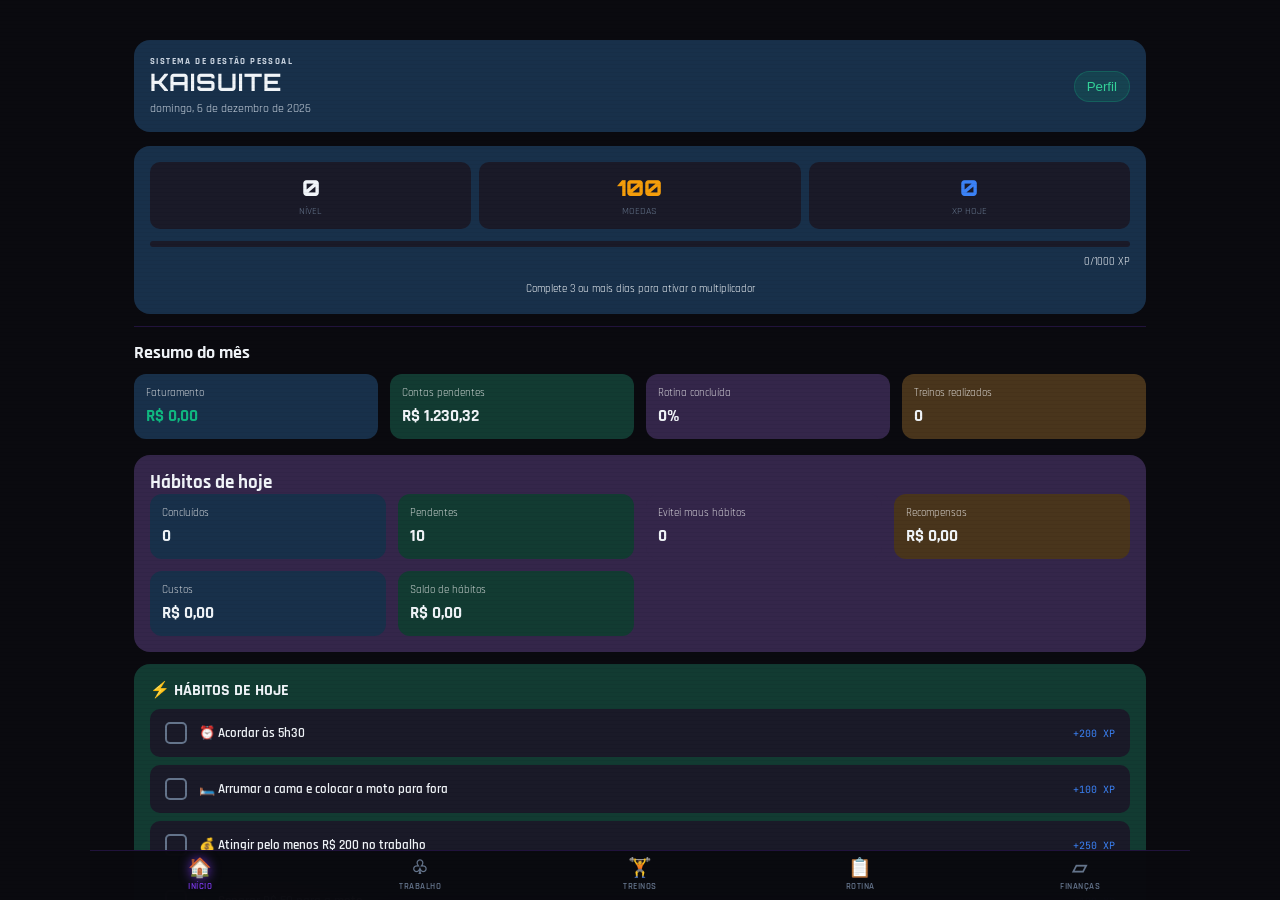
==== commit 9518334e: "Add files via upload" ====
--- a/index.html
+++ b/index.html
@@ -1,11 +1,14 @@
 <!DOCTYPE html>
-<html lang="en">
+<html lang="pt-BR">
 <head>
   <meta charset="UTF-8">
   <meta name="viewport" content="width=device-width, initial-scale=1.0, maximum-scale=1.0, user-scalable=no">
-  <title>KAISUI - Evolution</title>
+  <meta http-equiv="Cache-Control" content="no-cache, no-store, must-revalidate">
+  <meta http-equiv="Pragma" content="no-cache">
+  <meta http-equiv="Expires" content="0">
+  <title>KaiSuite - Gestão Pessoal</title>
   <link rel="manifest" href="manifest.json">
-  <link rel="stylesheet" href="css/stysle.css">
+  <link rel="stylesheet" href="css/style.css">
   <meta name="theme-color" content="#7c3aed">
   <link href="https://fonts.googleapis.com/css2?family=Rajdhani:wght@400;600;700&family=Orbitron:wght@400;700;900&family=JetBrains+Mono:wght@400;500&display=swap" rel="stylesheet">
   <style>
@@ -129,12 +132,17 @@
       display: flex;
       align-items: center;
       justify-content: space-between;
+      gap: 8px;
+      flex-wrap: wrap;
       padding: 12px;
       background: rgba(239,68,68,0.1);
       border-radius: 10px;
       margin-bottom: 8px;
       cursor: pointer;
     }
+    .bad-row > span:first-child { flex:1 1 140px; min-width:0; line-height:1.35; }
+    .bad-row > span:last-child { display:flex; flex:0 0 auto; gap:6px; }
+    .bad-row .date-step { width:auto; min-width:64px; padding:8px 10px; border:1px solid rgba(255,255,255,.12); border-radius:8px; font-size:12px; line-height:1.2; white-space:nowrap; }
     
     .nav {
       position: fixed;
@@ -266,141 +274,244 @@
       gap: 8px;
       margin-bottom: 8px;
     }
+    .dashboard-header,.module-heading { display:flex; justify-content:space-between; align-items:center; gap:12px; margin-bottom:18px; }
+    .dashboard-header h1 { font-family:'Orbitron',sans-serif; font-size:24px; letter-spacing:1px; }
+    .brand-small { color:var(--muted); font-size:9px; font-weight:700; letter-spacing:1.4px; margin:0; }
+    .dashboard-date,.module-heading p:not(.brand-small) { color:var(--muted); font-size:12px; margin-top:4px; }
+    .view-badge { background:rgba(16,185,129,.14); color:#34d399; border:1px solid rgba(16,185,129,.25); border-radius:999px; padding:7px 12px; width:auto; }
+    .dashboard-header { padding:16px; border-radius:16px; background:#18304a; margin-bottom:14px; }
+    .dashboard-header .brand-small,.dashboard-date,.module-heading p:not(.brand-small) { color:#cbd5e1; }
+    .module-heading { padding:16px; border-radius:16px; margin-bottom:14px; }
+    #screen-work .module-heading { background:#123b32; }
+    #screen-training .module-heading { background:#34264a; }
+    #screen-routine .module-heading { background:#49351c; }
+    #screen-finances .module-heading { background:#402630; }
+    .dashboard-xp { background:#18304a; border:0; border-radius:16px; }
+    .dashboard-habits-summary { background:#34264a; border:0; border-radius:16px; }
+    .dashboard-tasks { background:#123b32; border:0; border-radius:16px; }
+    .dashboard-avoid { background:#402630; border:0; border-radius:16px; }
+    .dashboard-schedule { background:#49351c; border:0; border-radius:16px; }
+    .summary-grid > div { padding:12px; border-radius:12px; background:#18304a; }
+    .summary-grid > div small { color:rgba(255,255,255,.78); }
+    .summary-grid > div:nth-child(4n+2) { background:#123b32; }
+    .summary-grid > div:nth-child(4n+3) { background:#34264a; }
+    .summary-grid > div:nth-child(4n+4) { background:#49351c; }
+    .summary-grid strong { overflow-wrap:anywhere; }
+    .dashboard-xp,.dashboard-habits-summary,.dashboard-tasks,.dashboard-avoid,.dashboard-schedule,.module-heading { transition:filter .18s ease,transform .18s ease; }
+    .dashboard-xp:hover,.dashboard-habits-summary:hover,.dashboard-tasks:hover,.dashboard-avoid:hover,.dashboard-schedule:hover,.module-heading:hover { filter:brightness(1.07); }
+    .task-row[role="button"]:focus-visible,.routine-item:focus-visible,.date-step:focus-visible,.btn:focus-visible,.nav-btn:focus-visible { outline:2px solid #c4b5fd; outline-offset:2px; }
+    .date-toolbar { flex-wrap:wrap; }
+    .date-toolbar input { min-height:42px; }
+    .routine-toolbar { display:grid; grid-template-columns:minmax(0,1fr); gap:12px; padding:14px; border:1px solid rgba(124,58,237,.22); border-radius:18px; background:linear-gradient(145deg,#171824,#11121b); box-shadow:0 8px 24px rgba(0,0,0,.18); }
+    .routine-date-controls { display:grid; grid-template-columns:42px minmax(0,1fr) 42px; align-items:center; gap:8px; min-width:0; }
+    .routine-date-controls .date-step { display:grid; place-items:center; width:42px; height:46px; padding:0; border:1px solid rgba(167,139,250,.3); border-radius:12px; background:linear-gradient(160deg,#26283a,#1a1b28); color:#e2e8f0; font-size:24px; transition:background .18s ease,transform .18s ease; }
+    .routine-date-controls .date-step:hover { background:#302a49; transform:translateY(-1px); }
+    .routine-date-display { position:relative; display:flex; flex-direction:column; justify-content:center; min-width:0; min-height:58px; padding:8px 42px 8px 13px; overflow:hidden; border:1px solid rgba(167,139,250,.35); border-radius:13px; background:linear-gradient(140deg,rgba(124,58,237,.13),rgba(24,48,74,.45)); cursor:pointer; }
+    .routine-date-display span { color:#a5b4fc; font-size:9px; font-weight:700; letter-spacing:1.2px; text-transform:uppercase; }
+    .routine-date-display strong { margin-top:2px; color:#f8fafc; font-size:14px; font-weight:700; white-space:nowrap; overflow:hidden; text-overflow:ellipsis; }
+    .routine-date-display .routine-calendar-icon { position:absolute; right:13px; top:50%; transform:translateY(-50%); color:#c4b5fd; font-size:18px; }
+    .routine-date-display input { position:absolute; inset:0; z-index:2; width:100%; height:100%; opacity:0; cursor:pointer; }
+    .routine-date-display:focus-within { outline:2px solid #c4b5fd; outline-offset:2px; }
+    .bill-row { display:grid; grid-template-columns:minmax(0,1fr) auto; align-items:center; gap:10px; padding:9px 10px; margin:7px 0; border-radius:12px; background:#20202c; }
+    .bill-row.is-paid { background:rgba(16,185,129,.12); }
+    .bill-info { display:grid; grid-template-columns:20px minmax(0,1fr); align-items:center; gap:8px; min-width:0; cursor:pointer; }
+    .bill-info input { width:18px; height:18px; accent-color:var(--green); }
+    .bill-copy { display:block; min-width:0; }
+    .bill-copy strong { display:block; overflow-wrap:anywhere; font-size:13px; }
+    .bill-copy small { display:block; margin-top:2px; color:var(--muted2); font-size:11px; line-height:1.3; overflow-wrap:anywhere; }
+    .bill-actions { display:flex; gap:6px; }
+    .bill-actions button { display:grid; place-items:center; width:40px; height:40px; padding:0; margin:0; border:0; border-radius:10px; font-size:17px; cursor:pointer; }
+    .bill-edit { background:#252b39; color:#dbeafe; }
+    .bill-remove { background:rgba(239,68,68,.16); color:#f87171; }
+    .bill-actions button:focus-visible { outline:2px solid #c4b5fd; outline-offset:2px; }
+    .summary-section { border-top:1px solid var(--border); padding-top:14px; margin:8px 0 16px; }
+    .summary-section h2 { font-size:18px; margin-bottom:10px; }
+    .summary-grid { display:grid; grid-template-columns:repeat(2,minmax(0,1fr)); gap:12px; }
+    .summary-grid small { color:var(--muted); display:block; font-size:11px; }
+    .summary-grid strong { display:block; margin-top:5px; font-size:17px; }
+    .good-value { color:var(--green); }
+    .date-toolbar { display:flex; align-items:center; gap:8px; }
+    .date-toolbar input { flex:1; min-width:0; padding:9px; color:var(--text); background:var(--card2); border:1px solid var(--border); border-radius:8px; }
+    .date-step { width:38px; padding:8px; background:var(--card2); color:var(--text); font-size:20px; margin:0; }
+    .form-grid { display:grid; grid-template-columns:repeat(2,minmax(0,1fr)); gap:8px; }
+    .full-field { grid-column:1/-1; }
+    .v360-field { display:block; margin:5px 0; color:var(--muted); font-size:11px; }
+    .v360-field input,.v360-field select,.v360-field textarea { display:block; width:100%; margin-top:4px; padding:10px; color:var(--text); background:var(--card2); border:1px solid var(--border); border-radius:8px; font:inherit; }
+    .v360-field textarea { min-height:60px; resize:vertical; }
+    .daily-chart { display:flex; align-items:flex-end; gap:4px; min-height:140px; overflow-x:auto; padding-top:14px; }
+    .chart-col { flex:1; min-width:24px; display:flex; flex-direction:column; align-items:center; justify-content:flex-end; gap:4px; height:130px; font-size:9px; color:var(--muted); }
+    .chart-col i { display:block; width:100%; min-height:4px; background:linear-gradient(180deg,var(--green),#087f5b); border-radius:5px 5px 0 0; }
+    .chart-bar { width:100%; min-height:2px; background:linear-gradient(180deg,var(--green),#087f5b); border-radius:5px 5px 0 0; }
+    .history-row { display:flex; justify-content:space-between; gap:8px; padding:9px 0; border-bottom:1px solid var(--border); font-size:12px; }
+    .history-row:last-child { border-bottom:0; }
+    .v360-tabs { display:flex; gap:6px; overflow-x:auto; padding:4px 0 10px; }
+    .v360-tabs button { flex:0 0 auto; width:auto; margin:0; padding:8px 10px; border-radius:9px; background:var(--card2); color:var(--muted); font-size:10px; }
+    .v360-tabs button.active { background:var(--purple); color:white; }
+    .habit-money-row { display:grid; grid-template-columns:minmax(0,1fr) 110px; gap:8px; align-items:center; padding:7px 0; border-bottom:1px solid var(--border); font-size:12px; }
+    .habit-money-row input { width:100%; min-width:0; padding:7px; color:var(--text); background:var(--card2); border:1px solid var(--border); border-radius:7px; }
+    @media (min-width:760px) {
+      body { max-width:1100px; }
+      #screen-area { padding:24px 28px 90px; }
+      .nav { max-width:1100px; }
+      .summary-grid { grid-template-columns:repeat(4,minmax(0,1fr)); }
+      .form-grid { grid-template-columns:repeat(3,minmax(0,1fr)); }
+    }
+    .vida360-tabs { display:flex; gap:6px; overflow-x:auto; padding:4px 0 10px; scrollbar-width:thin; }
+    .vida360-tabs button { flex:0 0 auto; width:auto; margin:0; padding:8px 10px; border-radius:9px; background:var(--card2); color:var(--muted); font-size:10px; }
+    .vida360-tabs button.active { background:var(--purple); color:#fff; }
+    .v360-grid { display:grid; grid-template-columns:repeat(2,minmax(0,1fr)); gap:8px; }
+    .v360-metric { background:var(--card2); padding:12px; border-radius:10px; min-width:0; }
+    .v360-metric small { color:var(--muted); display:block; font-size:10px; }
+    .v360-metric strong { display:block; font-size:16px; margin-top:4px; overflow-wrap:anywhere; }
+    .v360-field { display:block; margin:8px 0; font-size:11px; color:var(--muted); }
+    .v360-field input,.v360-field select,.v360-field textarea,.v360-input { display:block; width:100%; padding:10px; margin-top:4px; border:1px solid var(--border); border-radius:8px; background:var(--card2); color:var(--text); font:inherit; }
+    .v360-field textarea { min-height:64px; resize:vertical; }
+    .v360-row { display:flex; gap:8px; align-items:center; }
+    .v360-row > * { min-width:0; flex:1; }
+    .v360-entry { padding:9px 0; border-bottom:1px solid var(--border); font-size:12px; }
+    .v360-entry small { display:block; color:var(--muted); margin-top:3px; }
+    .v360-check { display:flex; align-items:center; gap:8px; padding:8px 0; font-size:12px; }
   </style>
 </head>
 <body>
 <div id="screen-area">
   <!-- HOME -->
   <div class="screen active" id="screen-home">
-    <div style="display:flex; justify-content:space-between; margin-bottom:16px;">
-      <div>
-        <div style="font-size:12px; color:var(--muted)">Welcome back,</div>
-        <div style="font-family:'Orbitron'; font-size:24px; font-weight:900;">KAISUI</div>
-      </div>
-      <div style="background:var(--card2); border-radius:50%; width:44px; height:44px; display:flex; align-items:center; justify-content:center; cursor:pointer;" onclick="goTo('profile')">⚔️</div>
-    </div>
-    
-    <div class="card">
+    <div class="dashboard-header"><div><div class="brand-small">SISTEMA DE GESTÃO PESSOAL</div><h1>KAISUITE</h1><div id="dashboard-date" class="dashboard-date"></div></div><button class="view-badge" onclick="goTo('profile')">Perfil</button></div>
+
+    <div class="card dashboard-xp">
       <div class="stats-grid">
-        <div class="stat-box"><div class="stat-value" id="h-lvl">0</div><div class="stat-label">LEVEL</div></div>
-        <div class="stat-box"><div class="stat-value" style="color:var(--gold)" id="h-coins">0</div><div class="stat-label">COINS</div></div>
-        <div class="stat-box"><div class="stat-value" style="color:var(--blue)" id="h-xp">0</div><div class="stat-label">XP TODAY</div></div>
+        <div class="stat-box"><div class="stat-value" id="h-lvl">0</div><div class="stat-label">NÍVEL</div></div>
+        <div class="stat-box"><div class="stat-value" style="color:var(--gold)" id="h-coins">0</div><div class="stat-label">MOEDAS</div></div>
+        <div class="stat-box"><div class="stat-value" style="color:var(--blue)" id="h-xp">0</div><div class="stat-label">XP HOJE</div></div>
       </div>
       <div class="prog-bar"><div class="prog-fill" id="h-xpbar"></div></div>
       <div style="font-size:11px; text-align:right; margin-top:4px;"><span id="h-xpin">0</span>/1000 XP</div>
       <div id="multiplier-display" style="margin-top:8px; text-align:center;"></div>
     </div>
     
-    <div style="display:flex; gap:8px; margin-bottom:16px;">
-      <div class="stat-box" style="flex:1" onclick="goTo('habits')"><div class="stat-value" style="color:var(--green)" id="h-daily">0</div><div class="stat-label">HABITS</div></div>
-      <div class="stat-box" style="flex:1" onclick="goTo('missions')"><div class="stat-value" style="color:var(--purple)" id="h-missions">0</div><div class="stat-label">MISSIONS</div></div>
-      <div class="stat-box" style="flex:1" onclick="goTo('workouts')"><div class="stat-value" style="color:var(--red)" id="h-workouts">0</div><div class="stat-label">TRAINING</div></div>
-    </div>
-    
-    <div class="card">
-      <div style="font-weight:700; margin-bottom:8px;">⚡ TODAY'S HABITS</div>
+    <div class="summary-section"><h2>Resumo do mês</h2><div class="summary-grid">
+      <div><small>Faturamento</small><strong class="good-value" id="dash-month-gross">R$ 0,00</strong></div>
+      <div><small>Contas pendentes</small><strong id="dash-unpaid">R$ 0,00</strong></div>
+      <div><small>Rotina concluída</small><strong id="dash-routine">0%</strong></div>
+      <div><small>Treinos realizados</small><strong id="dash-training">0</strong></div>
+    </div></div>
+    <div class="card dashboard-habits-summary"><h3>Hábitos de hoje</h3><div class="summary-grid"><div><small>Concluídos</small><strong id="dash-habits-done">0</strong></div><div><small>Pendentes</small><strong id="dash-habits-pending">0</strong></div><div><small>Evitei maus hábitos</small><strong id="dash-bad-avoided">0</strong></div><div><small>Recompensas</small><strong id="dash-habit-earned">R$ 0,00</strong></div><div><small>Custos</small><strong id="dash-habit-cost">R$ 0,00</strong></div><div><small>Saldo de hábitos</small><strong id="dash-habit-balance">R$ 0,00</strong></div></div></div>
+    
+    <div class="card dashboard-tasks">
+      <div style="font-weight:700; margin-bottom:8px;">⚡ HÁBITOS DE HOJE</div>
       <div id="h-task-list"></div>
-    </div>
-    
-    <div class="card">
-      <div style="font-weight:700; margin-bottom:8px;">☠ BAD HABITS (avoid)</div>
+      <button class="btn btn-primary" onclick="goTo('habits')">Gerenciar hábitos e valores</button>
+    </div>
+    
+    <div class="card dashboard-avoid">
+      <div style="font-weight:700; margin-bottom:8px;">☠ MAUS HÁBITOS (evite)</div>
       <div id="h-habits-list"></div>
     </div>
+    <div class="card dashboard-schedule"><div style="font-weight:700; margin-bottom:8px;">📅 PRÓXIMAS ATIVIDADES</div><div id="dashboard-next-activities"></div></div>
+  </div>
+
+  <div class="screen" id="screen-work">
+    <div class="module-heading"><div><p class="brand-small">MÓDULO</p><h2>Trabalho</h2><p>Faturamento e atividade diária</p></div></div>
+    <div class="card date-toolbar"><button class="date-step" aria-label="Dia anterior" onclick="shiftWorkDate(-1)">‹</button><input id="work-date" type="date" aria-label="Data do registro de trabalho"><button class="date-step" aria-label="Próximo dia" onclick="shiftWorkDate(1)">›</button></div>
+    <div class="summary-grid card"><div><small>Faturamento do dia</small><strong id="work-day-total">R$ 0,00</strong></div><div><small>Uber</small><strong id="work-day-uber">R$ 0,00</strong></div><div><small>99</small><strong id="work-day-99">R$ 0,00</strong></div><div><small>Dias trabalhados no mês</small><strong id="work-month-days">0</strong></div></div>
+    <form id="work-form" class="card form-grid">
+      <label class="v360-field">Faturamento Uber (R$)<input name="uber" type="number" min="0" step=".01"></label>
+      <label class="v360-field">Faturamento 99 (R$)<input name="app99" type="number" min="0" step=".01"></label>
+      <label class="v360-field">Horas trabalhadas<input name="hours" type="number" min="0" step=".25"></label>
+      <label class="v360-field">Corridas<input name="rides" type="number" min="0" step="1"></label>
+      <label class="v360-field">Km rodados<input name="km" type="number" min="0" step=".1"></label>
+      <label class="v360-field">Combustível (R$)<input name="fuel" type="number" min="0" step=".01"></label>
+      <label class="v360-field full-field">Observações<textarea name="notes"></textarea></label>
+      <button class="btn btn-primary full-field">Salvar faturamento do dia</button>
+    </form>
+    <div class="card"><h3>Relatório do mês</h3><div class="summary-grid"><div><small>Total Uber</small><strong id="work-month-uber">R$ 0,00</strong></div><div><small>Total 99</small><strong id="work-month-99">R$ 0,00</strong></div><div><small>Média por dia</small><strong id="work-month-average">R$ 0,00</strong></div><div><small>Melhor dia</small><strong id="work-month-best">—</strong></div></div><div id="work-chart" class="daily-chart"></div></div>
+    <div class="card"><h3>Histórico do mês</h3><div id="work-history"></div></div>
   </div>
   
-  <!-- HABITS -->
+  <!-- HÁBITOS -->
   <div class="screen" id="screen-habits">
-    <div style="margin-bottom:16px;"><div class="stat-value" style="font-size:20px;">⚡ Daily Habits</div><div style="font-size:12px; color:var(--muted);">Complete all to get bonus</div></div>
+    <div style="margin-bottom:16px;"><div class="stat-value" style="font-size:20px;">⚡ Hábitos Diários</div><div style="font-size:12px; color:var(--muted);">Configure recompensas e custos individuais</div></div>
     <div id="daily-list"></div>
+    <div class="card"><h3>Valores por hábito</h3><div id="habit-money-config"></div><button class="btn btn-primary" onclick="saveHabitMoney()">Salvar valores</button></div>
+    <div class="card"><h3>Custos dos maus hábitos</h3><div id="bad-habit-money-config"></div><button class="btn btn-primary" onclick="saveHabitMoney()">Salvar valores</button></div>
     <div class="card" style="text-align:center; margin-top:12px;">
       <div class="stat-value" style="font-size:28px; color:var(--red)" id="hp-val">100</div>
-      <div class="stat-label">HEALTH POINTS</div>
+      <div class="stat-label">PONTOS DE VIDA</div>
       <div class="prog-bar"><div class="prog-fill" id="hp-bar" style="background:linear-gradient(90deg,#991b1b,var(--red)); width:100%"></div></div>
-      <button class="btn btn-primary" onclick="recoverHP()">+ RECOVER 20 HP (50 COINS)</button>
-      <div style="font-size:10px; margin-top:6px;" id="hp-recovery-limit">Recoveries: 0/3</div>
+      <button class="btn btn-primary" onclick="recoverHP()">+ RECUPERAR 20 PV (50 MOEDAS)</button>
+      <div style="font-size:10px; margin-top:6px;" id="hp-recovery-limit">Recuperações: 0/3</div>
     </div>
   </div>
   
-  <!-- MISSIONS -->
-  <div class="screen" id="screen-missions">
-    <div style="margin-bottom:16px;"><div class="stat-value" style="font-size:20px;">⚔️ Active Missions</div><div style="font-size:12px; color:var(--muted);">Max 3 at a time</div></div>
-    <div id="active-missions-list"></div>
-    <div style="margin:16px 0;"><div class="stat-value" style="font-size:18px;">📋 Available</div></div>
-    <div id="available-missions-list"></div>
+  <!-- HANDSTAND TREINOS -->
+  <div class="screen" id="screen-training">
+    <div class="module-heading"><div><p class="brand-small">MÓDULO</p><h2>Treinos</h2><p>Registre cargas e acompanhe a evolução</p></div></div>
+    <div class="card date-toolbar"><button class="date-step" aria-label="Dia anterior" onclick="shiftTrainingDate(-1)">‹</button><input id="training-date" type="date" aria-label="Data do treino"><button class="date-step" aria-label="Próximo dia" onclick="shiftTrainingDate(1)">›</button></div>
+    <form id="training-form" class="card"><div id="training-exercises"></div><label class="v360-field">Notas do treino<textarea name="notes"></textarea></label><button class="btn btn-primary">Salvar treino desta data</button></form>
+    <div class="card"><button class="btn btn-danger" onclick="toggleExerciseEditor()">Editar lista de exercícios</button><div id="exercise-editor"></div></div>
+    <div class="card"><h3>Evolução por exercício</h3><label class="v360-field">Exercício<select id="training-chart-exercise"></select></label><div id="training-chart" class="daily-chart"></div></div>
+    <div class="card"><h3>Treinos anteriores</h3><div id="training-history"></div></div>
+    <div class="card"><h3>Prática de bananeira</h3><form id="handstand-form" class="form-grid"><label class="v360-field">Data<input name="date" type="date"></label><label class="v360-field">Minutos praticados<input name="minutes" type="number" min="0" step=".5"></label><button class="btn btn-primary full-field">Registrar prática</button></form><div id="handstand-history"></div></div>
   </div>
   
-  <!-- HANDSTAND TRAINING -->
-  <div class="screen" id="screen-handstand">
-    <div style="margin-bottom:16px;"><div class="stat-value" style="font-size:20px;">🤸 Handstand Progression</div><div style="font-size:12px; color:var(--muted);">Your road to the free handstand</div></div>
-    <div id="handstand-list"></div>
-    <button class="btn btn-success" onclick="markHandstandWorkout()">✅ MARK TODAY'S HANDSTAND WORKOUT</button>
-    <div class="card" style="margin-top:16px; text-align:center;">
-      <div class="stat-value" style="color:var(--gold)" id="workout-streak">0</div>
-      <div class="stat-label">CONSECUTIVE TRAINING DAYS</div>
-    </div>
-  </div>
-  
-  <!-- 100 WORKOUTS -->
-  <div class="screen" id="screen-workouts">
-    <div style="margin-bottom:16px;"><div class="stat-value" style="font-size:20px;">🏆 100 Workout Challenge</div><div style="font-size:12px; color:var(--muted);">Complete 100 workouts to become a legend</div></div>
-    <div class="card" style="text-align:center;">
-      <div class="stat-value" style="font-size:48px; color:var(--purple)" id="w100-count">0</div>
-      <div class="stat-label">WORKOUTS COMPLETED</div>
-      <div class="prog-bar"><div class="prog-fill" id="w100-bar" style="width:0%"></div></div>
-    </div>
-    <div class="stats-grid" style="margin:12px 0;">
-      <div class="stat-box"><div class="stat-value" id="w100-streak">0</div><div class="stat-label">🔥 STREAK</div></div>
-      <div class="stat-box"><div class="stat-value" style="color:var(--gold)" id="w100-max">0</div><div class="stat-label">🏆 MAX</div></div>
-    </div>
-    <div id="w100-message" style="background:rgba(124,58,237,0.1); border-radius:10px; padding:12px; text-align:center; margin-bottom:12px;">🚀 Start your journey!</div>
-    <div class="treino-grid" id="w100-grid" style="display:grid; grid-template-columns:repeat(10,1fr); gap:4px;"></div>
-  </div>
-  
-  <!-- DETAILED DAILY ROUTINE (step by step - ALL IN ENGLISH) -->
+  <!-- ROTINA DIÁRIA -->
   <div class="screen" id="screen-routine">
     <div style="margin-bottom:16px;">
-      <div class="stat-value" style="font-size:20px;">📋 DETAILED DAILY ROUTINE</div>
-      <div style="font-size:12px; color:var(--muted);">Follow every step. Start at 05:00. Dominate your day.</div>
-    </div>
+      <div class="stat-value" style="font-size:20px;">📋 ROTINA DIÁRIA DETALHADA</div>
+      <div style="font-size:12px; color:var(--muted);">Siga sua rotina e acompanhe o progresso do dia.</div>
+    </div>
+    <div class="card date-toolbar routine-toolbar"><div class="routine-date-controls"><button class="date-step" aria-label="Dia anterior" onclick="shiftRoutineDate(-1)">‹</button><label class="routine-date-display"><span>Rotina do dia</span><strong id="routine-date-label">Data selecionada</strong><span class="routine-calendar-icon" aria-hidden="true">▦</span><input id="routine-date" type="date" aria-label="Selecionar data da rotina"></label><button class="date-step" aria-label="Próximo dia" onclick="shiftRoutineDate(1)">›</button></div></div>
     
     <!-- PROGRESS SUMMARY -->
     <div class="card" style="text-align:center; background:linear-gradient(135deg, var(--card2), rgba(124,58,237,0.1));">
       <div class="stat-value" id="routine-progress-percent">0%</div>
-      <div class="stat-label">COMPLETED TODAY</div>
+      <div class="stat-label">CONCLUÍDO HOJE</div>
       <div class="prog-bar"><div class="prog-fill" id="routine-progress-bar" style="width:0%"></div></div>
-      <div style="font-size:11px; margin-top:6px;"><span id="routine-completed-count">0</span>/<span id="routine-total-count">0</span> steps</div>
+      <div style="font-size:11px; margin-top:6px;"><span id="routine-completed-count">0</span>/<span id="routine-total-count">0</span> etapas</div>
     </div>
     
     <div id="routine-container"></div>
-    
-    <button class="btn btn-success" onclick="completeRoutineDay()" style="margin-top:8px;">🏆 COMPLETE FULL ROUTINE (BONUS)</button>
-    <button class="btn btn-danger" onclick="resetRoutine()">⟳ Reset today's checklist</button>
+
+    <button class="btn btn-success" onclick="completeRoutineDay()" style="margin-top:8px;">🏆 CONCLUIR ROTINA COMPLETA (BÔNUS)</button>
+  </div>
+
+  <div class="screen" id="screen-finances">
+    <div class="module-heading"><div><p class="brand-small">MÓDULO</p><h2>Finanças</h2><p>Contas, pagamentos e metas</p></div></div>
+    <div class="card date-toolbar"><button class="date-step" aria-label="Mês anterior" onclick="shiftFinanceMonth(-1)">‹</button><input id="finance-month" type="month" aria-label="Mês das contas"><button class="date-step" aria-label="Próximo mês" onclick="shiftFinanceMonth(1)">›</button></div>
+    <div class="card"><h3>Contas do mês</h3><div id="monthly-bills"></div><form id="bill-form" class="form-grid"><label class="v360-field">Nome da conta<input name="name" required></label><label class="v360-field">Valor (R$)<input name="amount" type="number" min="0" step=".01" required></label><label class="v360-field">Vencimento (dia)<input name="dueDay" type="number" min="1" max="31" placeholder="Opcional"></label><label class="v360-field">Categoria<select name="category"><option>Moradia</option><option>Transporte</option><option>Alimentação</option><option>Serviços</option><option>Impostos</option><option>Saúde</option><option>Outros</option></select></label><label class="v360-check full-field"><input name="recurring" type="checkbox" checked> Repetir nos próximos meses</label><button class="btn btn-primary full-field">Adicionar conta</button></form></div>
+    <div class="card"><h3>Resumo do mês</h3><div class="summary-grid"><div><small>Valor total</small><strong id="bill-total">R$ 0,00</strong></div><div><small>Já pago</small><strong id="bill-paid">R$ 0,00</strong></div><div><small>Falta pagar</small><strong id="bill-pending">R$ 0,00</strong></div><div><small>Contas pagas / pendentes</small><strong id="bill-counts">0 / 0</strong></div></div></div>
+    <div class="card"><h3>Metas de economia mensal</h3><form id="savings-form" class="form-grid"><label class="v360-field">Futuro / reserva (R$)<input name="saveFuture" type="number" min="0" step=".01"></label><label class="v360-field">Futura casa (R$)<input name="saveHouse" type="number" min="0" step=".01"></label><button class="btn btn-primary full-field">Salvar metas</button></form><div id="savings-total"></div></div>
+    <div class="card"><h3>Lançamentos financeiros</h3><form id="transaction-form" class="form-grid"><label class="v360-field">Data<input name="date" type="date"></label><label class="v360-field">Tipo<select name="type"><option value="despesa">Despesa</option><option value="receita">Receita</option></select></label><label class="v360-field">Valor (R$)<input name="amount" type="number" min="0" step=".01"></label><label class="v360-field">Descrição<input name="desc"></label><button class="btn btn-primary full-field">Registrar lançamento</button></form><div id="transaction-list"></div></div>
+  </div>
+
+  <div class="screen" id="screen-vida360">
+    <div style="margin-bottom:12px;"><div class="stat-value" style="font-size:20px;">🌐 VIDA 360</div><div style="font-size:12px; color:var(--muted);">Trabalho, finanças, saúde e desenvolvimento pessoal</div></div>
+    <div id="vida360-app"></div>
   </div>
   
   <!-- PROFILE -->
   <div class="screen" id="screen-profile">
-    <div style="margin-bottom:16px;"><div class="stat-value" style="font-size:20px;">👤 Profile</div></div>
+    <div style="margin-bottom:16px;"><div class="stat-value" style="font-size:20px;">👤 Perfil</div></div>
     <div class="card" style="text-align:center;">
       <div class="stat-value" style="font-size:32px;">⚔️</div>
       <div class="stat-value" style="font-size:18px;" id="p-name">KAISUI</div>
-      <div style="color:var(--gold); font-size:12px;" id="p-rank">THE FEARFUL</div>
+      <div style="color:var(--gold); font-size:12px;" id="p-rank">O TEMEROSO</div>
     </div>
     <div class="card">
-      <div style="font-weight:700;">ATTRIBUTES</div>
+      <div style="font-weight:700;">ATRIBUTOS</div>
       <div id="p-stats"></div>
     </div>
-    <button class="btn btn-danger" onclick="resetGame()">⟳ RESET PROGRESS</button>
+    <button class="btn btn-danger" onclick="resetGame()">⟳ REINICIAR PROGRESSO</button>
   </div>
 </div>
 
 <nav class="nav">
-  <button class="nav-btn active" onclick="goTo('home')" id="nav-home"><span class="nav-icon">🏠</span>Home</button>
-  <button class="nav-btn" onclick="goTo('habits')" id="nav-habits"><span class="nav-icon">⚡</span>Habits</button>
-  <button class="nav-btn" onclick="goTo('missions')" id="nav-missions"><span class="nav-icon">⚔️</span>Missions</button>
-  <button class="nav-btn" onclick="goTo('handstand')" id="nav-handstand"><span class="nav-icon">🤸</span>Handstand</button>
-  <button class="nav-btn" onclick="goTo('workouts')" id="nav-workouts"><span class="nav-icon">🏆</span>100</button>
-  <button class="nav-btn" onclick="goTo('routine')" id="nav-routine"><span class="nav-icon">📋</span>Routine</button>
-  <button class="nav-btn" onclick="goTo('profile')" id="nav-profile"><span class="nav-icon">👤</span>Profile</button>
+  <button class="nav-btn active" onclick="goTo('home')" id="nav-home" aria-current="page"><span class="nav-icon">🏠</span>Início</button>
+  <button class="nav-btn" onclick="goTo('work')" id="nav-work"><span class="nav-icon">♧</span>Trabalho</button>
+  <button class="nav-btn" onclick="goTo('training')" id="nav-training"><span class="nav-icon">🏋️</span>Treinos</button>
+  <button class="nav-btn" onclick="goTo('routine')" id="nav-routine"><span class="nav-icon">📋</span>Rotina</button>
+  <button class="nav-btn" onclick="goTo('finances')" id="nav-finances"><span class="nav-icon">▱</span>Finanças</button>
 </nav>
 
 <div class="overlay" id="overlay" onclick="closeModal()"><div class="modal" id="modal-body"></div></div>
@@ -408,5 +519,24 @@
 <div class="lvlup" id="lvlup"></div>
 
 <script src="js/app.js"></script>
+<script>
+  if ("serviceWorker" in navigator && /^https?:$/.test(location.protocol)) {
+    const refreshKey = "kaisui-sw-controller-refresh";
+    if (sessionStorage.getItem(refreshKey)) sessionStorage.removeItem(refreshKey);
+    navigator.serviceWorker.addEventListener("controllerchange", () => {
+      if (sessionStorage.getItem(refreshKey)) return;
+      sessionStorage.setItem(refreshKey, "1");
+      location.reload();
+    });
+    window.addEventListener("load", async () => {
+      try {
+        const registration = await navigator.serviceWorker.register("./sw.js", { updateViaCache: "none" });
+        await registration.update();
+      } catch (error) {
+        console.warn("Não foi possível verificar atualizações do KaiSuite.", error);
+      }
+    });
+  }
+</script>
 </body>
-</html>+</html>
--- a/css/style.css
+++ b/css/style.css
@@ -0,0 +1,1407 @@
+:root {
+        --bg: #0a0a0f;
+        --bg2: #111118;
+        --card: #14141e;
+        --card2: #1a1a28;
+        --card3: #1e1e30;
+        --blue: #3b82f6;
+        --blue2: #1d4ed8;
+        --purple: #7c3aed;
+        --purple2: #5b21b6;
+        --red: #ef4444;
+        --gold: #f59e0b;
+        --green: #10b981;
+        --text: #f1f5f9;
+        --muted: #64748b;
+        --muted2: #94a3b8;
+        --border: rgba(124, 58, 237, 0.2);
+        --border-blue: rgba(59, 130, 246, 0.2);
+        font-size: 16px;
+      }
+      * {
+        margin: 0;
+        padding: 0;
+        box-sizing: border-box;
+        -webkit-tap-highlight-color: transparent;
+      }
+      html,
+      body {
+        height: 100%;
+        overflow: hidden;
+      }
+      body {
+        background: var(--bg);
+        color: var(--text);
+        font-family: "Rajdhani", sans-serif;
+        display: flex;
+        flex-direction: column;
+        max-width: 430px;
+        margin: 0 auto;
+        position: relative;
+      }
+
+      /* SCANLINE */
+      body::after {
+        content: "";
+        position: fixed;
+        inset: 0;
+        background: repeating-linear-gradient(
+          0deg,
+          transparent,
+          transparent 3px,
+          rgba(0, 0, 0, 0.04) 3px,
+          rgba(0, 0, 0, 0.04) 4px
+        );
+        pointer-events: none;
+        z-index: 9000;
+      }
+
+      /* SCROLL AREA */
+      #screen-area {
+        flex: 1;
+        overflow-y: auto;
+        overflow-x: hidden;
+        scrollbar-width: none;
+        padding-bottom: 70px;
+      }
+      #screen-area::-webkit-scrollbar {
+        display: none;
+      }
+
+      /* ── NAV ── */
+      .nav {
+        position: fixed;
+        bottom: 0;
+        left: 50%;
+        transform: translateX(-50%);
+        width: 100%;
+        max-width: 430px;
+        background: rgba(10, 10, 15, 0.97);
+        border-top: 1px solid var(--border);
+        display: flex;
+        z-index: 800;
+        backdrop-filter: blur(20px);
+        overflow-x: auto;
+        scrollbar-width: none;
+      }
+      .nav::-webkit-scrollbar {
+        display: none;
+      }
+      .nav-btn {
+        flex: 1;
+        display: flex;
+        flex-direction: column;
+        align-items: center;
+        justify-content: center;
+        padding: 8px 2px;
+        cursor: pointer;
+        border: none;
+        background: transparent;
+        color: var(--muted);
+        font-family: "Rajdhani", sans-serif;
+        font-size: 9px;
+        font-weight: 600;
+        letter-spacing: 0.5px;
+        text-transform: uppercase;
+        gap: 3px;
+        transition: color 0.2s;
+        min-width: 60px;
+      }
+      .nav-btn .nav-icon {
+        font-size: 19px;
+        line-height: 1;
+      }
+      .nav-btn.active {
+        color: var(--purple);
+      }
+      .nav-btn.active .nav-icon {
+        filter: drop-shadow(0 0 6px rgba(124, 58, 237, 0.8));
+      }
+
+      /* ── SCREENS ── */
+      .screen {
+        display: none;
+        padding: 16px 16px 0;
+      }
+      .screen.active {
+        display: block;
+      }
+
+      /* ── CARDS ── */
+      .card {
+        background: var(--card);
+        border-radius: 14px;
+        border: 1px solid rgba(255, 255, 255, 0.06);
+        padding: 16px;
+        margin-bottom: 12px;
+        position: relative;
+        overflow: hidden;
+      }
+      .card-glow-top {
+        position: absolute;
+        top: 0;
+        left: 0;
+        right: 0;
+        height: 1px;
+        background: linear-gradient(
+          90deg,
+          transparent,
+          var(--purple),
+          transparent
+        );
+        opacity: 0.5;
+      }
+      .card-glow-top.blue {
+        background: linear-gradient(
+          90deg,
+          transparent,
+          var(--blue),
+          transparent
+        );
+      }
+      .card-glow-top.gold {
+        background: linear-gradient(
+          90deg,
+          transparent,
+          var(--gold),
+          transparent
+        );
+      }
+
+      /* ── TYPOGRAPHY ── */
+      .page-title {
+        font-family: "Orbitron", monospace;
+        font-size: 20px;
+        font-weight: 900;
+        color: var(--text);
+        margin-bottom: 2px;
+      }
+      .page-subtitle {
+        font-size: 13px;
+        color: var(--muted2);
+        margin-bottom: 16px;
+      }
+      .section-label {
+        font-family: "Orbitron", monospace;
+        font-size: 10px;
+        font-weight: 700;
+        letter-spacing: 3px;
+        text-transform: uppercase;
+        margin-bottom: 10px;
+      }
+
+      /* ── PROGRESS BAR ── */
+      .prog-bar {
+        height: 5px;
+        background: var(--card3);
+        border-radius: 3px;
+        overflow: hidden;
+      }
+      .prog-fill {
+        height: 100%;
+        border-radius: 3px;
+        transition: width 0.8s cubic-bezier(0.34, 1.56, 0.64, 1);
+      }
+      .prog-fill.xp {
+        background: linear-gradient(90deg, var(--purple2), var(--purple));
+      }
+      .prog-fill.hp {
+        background: linear-gradient(90deg, #991b1b, var(--red));
+      }
+      .prog-fill.green {
+        background: linear-gradient(90deg, #065f46, var(--green));
+      }
+
+      /* ── HOME STATS GRID ── */
+      .home-stats {
+        display: grid;
+        grid-template-columns: 1fr 1fr 1fr;
+        gap: 8px;
+        margin-bottom: 12px;
+      }
+      .stat-box {
+        background: var(--card2);
+        border-radius: 10px;
+        padding: 12px 10px;
+        text-align: center;
+      }
+      .stat-box .val {
+        font-family: "Orbitron", monospace;
+        font-size: 20px;
+        font-weight: 900;
+        display: block;
+      }
+      .stat-box .lbl {
+        font-size: 10px;
+        color: var(--muted);
+        letter-spacing: 0.5px;
+        font-family: "JetBrains Mono", monospace;
+        margin-top: 3px;
+        display: block;
+      }
+
+      /* ── HOME ACTION GRID ── */
+      .action-grid {
+        display: grid;
+        grid-template-columns: 1fr 1fr 1fr;
+        gap: 8px;
+        margin-bottom: 12px;
+      }
+      .action-box {
+        background: var(--card2);
+        border-radius: 12px;
+        padding: 14px 10px;
+        text-align: center;
+        cursor: pointer;
+        border: 1px solid transparent;
+        transition: all 0.2s;
+      }
+      .action-box:hover {
+        border-color: var(--border);
+      }
+      .action-box .a-icon {
+        font-size: 26px;
+        margin-bottom: 6px;
+        display: block;
+      }
+      .action-box .a-val {
+        font-family: "Orbitron", monospace;
+        font-size: 18px;
+        font-weight: 900;
+      }
+      .action-box .a-lbl {
+        font-size: 10px;
+        color: var(--muted);
+        font-family: "JetBrains Mono", monospace;
+        letter-spacing: 0.5px;
+        margin-top: 2px;
+        display: block;
+      }
+
+      /* ── TASK ITEM ── */
+      .task-row {
+        display: flex;
+        align-items: center;
+        gap: 12px;
+        padding: 14px 14px;
+        background: var(--card2);
+        border-radius: 10px;
+        margin-bottom: 8px;
+        cursor: pointer;
+        border: 1px solid transparent;
+        transition: all 0.2s;
+      }
+      .task-row:hover {
+        border-color: var(--border);
+      }
+      .task-row.done {
+        background: rgba(16, 185, 129, 0.07);
+        border-color: rgba(16, 185, 129, 0.25);
+      }
+      .task-check {
+        width: 22px;
+        height: 22px;
+        border-radius: 5px;
+        border: 2px solid var(--muted);
+        flex-shrink: 0;
+        display: flex;
+        align-items: center;
+        justify-content: center;
+        font-size: 13px;
+        transition: all 0.2s;
+      }
+      .task-row.done .task-check {
+        background: var(--green);
+        border-color: var(--green);
+        color: #fff;
+      }
+
+      .mission-check {
+        width: 22px;
+        height: 22px;
+        border-radius: 5px;
+        border: 2px solid var(--muted);
+        flex-shrink: 0;
+        display: flex;
+        align-items: center;
+        justify-content: center;
+        font-size: 13px;
+        transition: all 0.2s;
+        margin-right: 12px;
+      }
+      .mission-card.done .mission-check {
+        background: var(--green);
+        border-color: var(--green);
+        color: #fff;
+      }
+      .task-label {
+        flex: 1;
+        font-size: 14px;
+        font-weight: 600;
+      }
+      .task-badge {
+        font-family: "JetBrains Mono", monospace;
+        font-size: 10px;
+        color: var(--purple);
+        background: rgba(124, 58, 237, 0.15);
+        padding: 3px 8px;
+        border-radius: 20px;
+      }
+
+      /* ── HABIT ITEM ── */
+      .habit-row {
+        display: flex;
+        align-items: center;
+        gap: 12px;
+        padding: 14px;
+        background: var(--card2);
+        border-radius: 10px;
+        margin-bottom: 8px;
+        cursor: pointer;
+        border: 1px solid transparent;
+        transition: all 0.2s;
+      }
+      .habit-row:hover {
+        border-color: rgba(245, 158, 11, 0.3);
+      }
+
+      /* ── MISSION ITEM ── */
+      .mission-row {
+        display: flex;
+        align-items: center;
+        gap: 12px;
+        padding: 14px;
+        background: var(--card2);
+        border-radius: 10px;
+        margin-bottom: 8px;
+        cursor: pointer;
+        border: 1px solid transparent;
+        transition: all 0.2s;
+      }
+      .mission-row:hover {
+        border-color: var(--border-blue);
+        transform: translateX(2px);
+      }
+      .mission-row.done {
+        opacity: 0.55;
+      }
+      .tier-dot {
+        width: 8px;
+        height: 8px;
+        border-radius: 50%;
+        flex-shrink: 0;
+      }
+      .mission-info {
+        flex: 1;
+        min-width: 0;
+      }
+      .mission-name {
+        font-size: 14px;
+        font-weight: 600;
+        margin-bottom: 2px;
+        white-space: nowrap;
+        overflow: hidden;
+        text-overflow: ellipsis;
+      }
+      .mission-cat {
+        font-size: 11px;
+        color: var(--muted);
+        font-family: "JetBrains Mono", monospace;
+      }
+      .mission-xp {
+        font-family: "JetBrains Mono", monospace;
+        font-size: 12px;
+        color: var(--blue);
+        font-weight: 600;
+        text-align: right;
+      }
+      .mission-coins {
+        font-family: "JetBrains Mono", monospace;
+        font-size: 10px;
+        color: var(--gold);
+        text-align: right;
+      }
+
+      /* ── NOVO SISTEMA DE MISSÕES ── */
+      .mission-section-title {
+        font-size: 11px;
+        font-weight: 700;
+        letter-spacing: 2px;
+        color: var(--muted);
+        margin: 16px 0 10px 4px;
+        font-family: "Orbitron", monospace;
+      }
+      .mission-card {
+        background: var(--card2);
+        border-radius: 14px;
+        padding: 14px 16px;
+        margin-bottom: 10px;
+        border: 1px solid transparent;
+        transition: all 0.25s ease;
+        cursor: pointer;
+        position: relative;
+      }
+      .mission-card:hover {
+        border-color: var(--border-blue);
+        transform: translateY(-2px);
+      }
+      .mission-card.active {
+        border-color: var(--purple);
+        background: linear-gradient(135deg, var(--card2) 0%, rgba(124, 58, 237, 0.08) 100%);
+      }
+      .mission-card.done {
+        opacity: 0.5;
+        background: var(--card);
+      }
+      .mission-card.done .mission-name {
+        text-decoration: line-through;
+      }
+      .mission-header {
+        display: flex;
+        justify-content: space-between;
+        align-items: center;
+        margin-bottom: 8px;
+      }
+      .mission-tier-badge {
+        font-family: "JetBrains Mono", monospace;
+        font-size: 10px;
+        font-weight: 700;
+        padding: 3px 10px;
+        border-radius: 20px;
+        letter-spacing: 1px;
+      }
+      .mission-status-icon {
+        font-size: 14px;
+      }
+      .mission-body {
+        margin-bottom: 10px;
+      }
+      .mission-name {
+        font-size: 15px;
+        font-weight: 700;
+        margin-bottom: 4px;
+        line-height: 1.3;
+      }
+      .mission-desc {
+        font-size: 12px;
+        color: var(--muted2);
+        line-height: 1.5;
+        margin-bottom: 10px;
+      }
+      .mission-progress-bar {
+        height: 6px;
+        background: var(--card3);
+        border-radius: 3px;
+        overflow: hidden;
+        margin-bottom: 6px;
+      }
+      .mission-progress-fill {
+        height: 100%;
+        background: linear-gradient(90deg, var(--purple), var(--blue));
+        border-radius: 3px;
+        transition: width 0.3s ease;
+      }
+      .mission-progress-text {
+        font-size: 11px;
+        color: var(--muted);
+        font-family: "JetBrains Mono", monospace;
+        text-align: right;
+      }
+      .mission-footer {
+        display: flex;
+        justify-content: space-between;
+        align-items: center;
+        padding-top: 10px;
+        border-top: 1px solid var(--border);
+      }
+      .mission-rewards {
+        display: flex;
+        gap: 10px;
+      }
+      .mission-xp-badge {
+        font-family: "JetBrains Mono", monospace;
+        font-size: 11px;
+        color: var(--blue);
+        background: rgba(59, 130, 246, 0.15);
+        padding: 3px 8px;
+        border-radius: 6px;
+      }
+      .mission-coin-badge {
+        font-family: "JetBrains Mono", monospace;
+        font-size: 11px;
+        color: var(--gold);
+        background: rgba(245, 158, 11, 0.15);
+        padding: 3px 8px;
+        border-radius: 6px;
+      }
+      .mission-stat {
+        font-family: "JetBrains Mono", monospace;
+        font-size: 10px;
+        color: var(--purple);
+        font-weight: 600;
+      }
+      .mission-delete-btn {
+        position: absolute;
+        top: 8px;
+        right: 8px;
+        background: none;
+        border: none;
+        color: var(--red);
+        cursor: pointer;
+        font-size: 20px;
+        width: 28px;
+        height: 28px;
+        display: flex;
+        align-items: center;
+        justify-content: center;
+        border-radius: 50%;
+        transition: background 0.2s;
+      }
+      .mission-delete-btn:hover {
+        background: rgba(239, 68, 68, 0.1);
+      }
+
+      .active-mission-card {
+        background: var(--card2);
+        border-radius: 10px;
+        padding: 12px 14px;
+        margin-bottom: 8px;
+        border: 1px solid var(--border);
+        cursor: pointer;
+        transition: all 0.2s;
+      }
+      .active-mission-card:hover {
+        border-color: var(--purple);
+        background: rgba(124, 58, 237, 0.05);
+      }
+
+      /* ── TIER FILTER ── */
+      .tier-pills {
+        display: flex;
+        gap: 6px;
+        overflow-x: auto;
+        padding-bottom: 4px;
+        margin-bottom: 12px;
+        scrollbar-width: none;
+      }
+      .tier-pills::-webkit-scrollbar {
+        display: none;
+      }
+      .tier-pill {
+        flex-shrink: 0;
+        padding: 5px 12px;
+        border-radius: 20px;
+        border: 1px solid var(--border);
+        background: transparent;
+        color: var(--muted);
+        font-family: "Rajdhani", sans-serif;
+        font-size: 12px;
+        font-weight: 600;
+        letter-spacing: 1px;
+        cursor: pointer;
+        transition: all 0.2s;
+        text-transform: uppercase;
+      }
+      .tier-pill.active {
+        background: var(--purple);
+        border-color: var(--purple);
+        color: #fff;
+      }
+
+      /* ── ACADEMIA ── */
+      .gym-row {
+        display: flex;
+        align-items: center;
+        gap: 14px;
+        padding: 16px 14px;
+        background: var(--card2);
+        border-radius: 12px;
+        margin-bottom: 8px;
+        cursor: pointer;
+        border: 2px solid transparent;
+        transition: all 0.2s;
+      }
+      .gym-row.done {
+        border-color: rgba(124, 58, 237, 0.4);
+        background: rgba(124, 58, 237, 0.07);
+      }
+      .gym-check {
+        width: 24px;
+        height: 24px;
+        border-radius: 50%;
+        border: 2px solid var(--muted);
+        flex-shrink: 0;
+        display: flex;
+        align-items: center;
+        justify-content: center;
+        font-size: 12px;
+        transition: all 0.2s;
+      }
+      .gym-row.done .gym-check {
+        background: var(--purple);
+        border-color: var(--purple);
+        color: #fff;
+      }
+      .gym-info {
+        flex: 1;
+      }
+      .gym-name {
+        font-size: 15px;
+        font-weight: 700;
+        margin-bottom: 3px;
+      }
+      .gym-weight {
+        display: flex;
+        align-items: center;
+        gap: 6px;
+        font-family: "JetBrains Mono", monospace;
+        font-size: 11px;
+        color: var(--purple);
+      }
+      .gym-weight-edit {
+        font-size: 10px;
+        color: var(--muted);
+        cursor: pointer;
+        padding: 1px 6px;
+        border-radius: 4px;
+        border: 1px solid var(--border);
+        background: transparent;
+        font-family: "JetBrains Mono", monospace;
+        transition: all 0.2s;
+      }
+      .gym-weight-edit:hover {
+        color: var(--text);
+        border-color: var(--purple);
+      }
+      .gym-del {
+        font-size: 16px;
+        color: var(--muted);
+        cursor: pointer;
+        padding: 6px;
+        transition: color 0.2s;
+      }
+      .gym-del:hover {
+        color: var(--red);
+      }
+
+      /* FAB */
+      .fab {
+        position: fixed;
+        bottom: 80px;
+        right: 20px;
+        width: 52px;
+        height: 52px;
+        border-radius: 50%;
+        background: var(--purple);
+        border: none;
+        display: flex;
+        align-items: center;
+        justify-content: center;
+        font-size: 24px;
+        color: #fff;
+        cursor: pointer;
+        box-shadow: 0 4px 24px rgba(124, 58, 237, 0.5);
+        transition: all 0.2s;
+        z-index: 600;
+      }
+      .fab:hover {
+        transform: scale(1.1);
+        background: var(--purple2);
+      }
+
+      /* ── 100 TREINOS ── */
+      .treino-grid {
+        display: grid;
+        grid-template-columns: repeat(10, 1fr);
+        gap: 5px;
+        margin-top: 12px;
+      }
+      .treino-cell {
+        aspect-ratio: 1;
+        border-radius: 6px;
+        background: var(--card3);
+        display: flex;
+        align-items: center;
+        justify-content: center;
+        font-family: "JetBrains Mono", monospace;
+        font-size: 11px;
+        color: var(--muted);
+        cursor: pointer;
+        border: 1px solid transparent;
+        transition: all 0.2s;
+        position: relative;
+      }
+      .treino-cell:hover {
+        border-color: var(--border);
+      }
+      .treino-cell.done {
+        background: rgba(124, 58, 237, 0.3);
+        color: var(--purple);
+        border-color: rgba(124, 58, 237, 0.5);
+      }
+      .treino-cell.milestone {
+        border: 1px solid var(--gold);
+        color: var(--gold);
+      }
+      .treino-cell.milestone.done {
+        background: rgba(245, 158, 11, 0.2);
+        border-color: var(--gold);
+        color: var(--gold);
+      }
+      .treino-cell .star {
+        position: absolute;
+        top: 1px;
+        right: 2px;
+        font-size: 7px;
+        color: var(--gold);
+      }
+      .streak-grid {
+        display: grid;
+        grid-template-columns: 1fr 1fr;
+        gap: 8px;
+        margin-bottom: 12px;
+      }
+      .streak-box {
+        background: var(--card2);
+        border-radius: 12px;
+        padding: 16px;
+        text-align: center;
+        border: 1px solid transparent;
+      }
+      .streak-box.fire {
+        border-color: rgba(239, 68, 68, 0.3);
+      }
+      .streak-box.trophy {
+        border-color: rgba(245, 158, 11, 0.3);
+      }
+      .streak-val {
+        font-family: "Orbitron", monospace;
+        font-size: 28px;
+        font-weight: 900;
+        display: block;
+      }
+      .streak-lbl {
+        font-size: 11px;
+        color: var(--muted);
+        font-family: "JetBrains Mono", monospace;
+        margin-top: 4px;
+        display: block;
+      }
+
+      /* ── ROLEPLAYS ── */
+      .roleplay-card {
+        background: var(--card2);
+        border-radius: 12px;
+        padding: 16px;
+        margin-bottom: 10px;
+        cursor: pointer;
+        border: 1px solid transparent;
+        transition: all 0.2s;
+      }
+      .roleplay-card:hover {
+        border-color: rgba(59, 130, 246, 0.3);
+        transform: translateX(2px);
+      }
+      .roleplay-tag {
+        display: inline-block;
+        font-family: "JetBrains Mono", monospace;
+        font-size: 10px;
+        padding: 2px 8px;
+        border-radius: 20px;
+        margin-bottom: 8px;
+        font-weight: 700;
+      }
+      .roleplay-title {
+        font-size: 15px;
+        font-weight: 700;
+        margin-bottom: 4px;
+      }
+      .roleplay-desc {
+        font-size: 12px;
+        color: var(--muted);
+        line-height: 1.5;
+      }
+      .roleplay-meta {
+        display: flex;
+        justify-content: space-between;
+        align-items: center;
+        margin-top: 10px;
+      }
+
+      /* ── PROFILE ── */
+      .avatar-ring {
+        width: 80px;
+        height: 80px;
+        border-radius: 50%;
+        border: 2px solid var(--purple);
+        background: radial-gradient(
+          circle,
+          rgba(124, 58, 237, 0.3) 0%,
+          var(--card) 100%
+        );
+        display: flex;
+        align-items: center;
+        justify-content: center;
+        font-family: "Orbitron", monospace;
+        font-size: 26px;
+        font-weight: 900;
+        color: var(--purple);
+        margin: 0 auto 12px;
+        box-shadow: 0 0 30px rgba(124, 58, 237, 0.3);
+      }
+      .rank-chips {
+        display: flex;
+        gap: 6px;
+        justify-content: center;
+        flex-wrap: wrap;
+        margin-top: 10px;
+      }
+      .rank-chip {
+        font-family: "JetBrains Mono", monospace;
+        font-size: 10px;
+        padding: 3px 10px;
+        border-radius: 20px;
+        border: 1px solid;
+        letter-spacing: 1px;
+      }
+
+      /* ── AI CHAT ── */
+      .ai-header {
+        display: flex;
+        align-items: center;
+        gap: 12px;
+        padding: 16px;
+        background: var(--card);
+        border-bottom: 1px solid var(--border);
+      }
+      .ai-avatar {
+        width: 44px;
+        height: 44px;
+        border-radius: 50%;
+        background: linear-gradient(135deg, var(--purple2), var(--blue2));
+        display: flex;
+        align-items: center;
+        justify-content: center;
+        font-size: 20px;
+        flex-shrink: 0;
+        box-shadow: 0 0 20px rgba(124, 58, 237, 0.4);
+        animation: pulse-ring 3s infinite;
+      }
+      @keyframes pulse-ring {
+        0%,
+        100% {
+          box-shadow: 0 0 15px rgba(124, 58, 237, 0.3);
+        }
+        50% {
+          box-shadow: 0 0 30px rgba(124, 58, 237, 0.6);
+        }
+      }
+      .ai-name-block .ai-name {
+        font-family: "Orbitron", monospace;
+        font-size: 14px;
+        font-weight: 700;
+        color: var(--purple);
+      }
+      .ai-name-block .ai-status {
+        font-size: 11px;
+        color: var(--green);
+        font-family: "JetBrains Mono", monospace;
+      }
+
+      .chat-area {
+        flex: 1;
+        overflow-y: auto;
+        padding: 16px;
+        display: flex;
+        flex-direction: column;
+        gap: 12px;
+        scrollbar-width: none;
+      }
+      .chat-area::-webkit-scrollbar {
+        display: none;
+      }
+
+      .msg {
+        max-width: 85%;
+        display: flex;
+        flex-direction: column;
+        gap: 4px;
+      }
+      .msg.user {
+        align-self: flex-end;
+      }
+      .msg.ai {
+        align-self: flex-start;
+      }
+      .msg-bubble {
+        padding: 11px 14px;
+        border-radius: 14px;
+        font-size: 14px;
+        line-height: 1.6;
+      }
+      .msg.user .msg-bubble {
+        background: var(--purple);
+        color: #fff;
+        border-radius: 14px 14px 4px 14px;
+      }
+      .msg.ai .msg-bubble {
+        background: var(--card2);
+        color: var(--text);
+        border-radius: 14px 14px 14px 4px;
+        border: 1px solid var(--border);
+      }
+      .msg-time {
+        font-size: 10px;
+        color: var(--muted);
+        font-family: "JetBrains Mono", monospace;
+        padding: 0 4px;
+      }
+      .msg.user .msg-time {
+        text-align: right;
+      }
+
+      .chat-input-area {
+        padding: 12px 16px;
+        background: var(--bg2);
+        border-top: 1px solid var(--border);
+        display: flex;
+        gap: 8px;
+        align-items: flex-end;
+      }
+      .chat-input {
+        flex: 1;
+        background: var(--card2);
+        border: 1px solid var(--border);
+        border-radius: 12px;
+        padding: 10px 14px;
+        color: var(--text);
+        font-family: "Rajdhani", sans-serif;
+        font-size: 14px;
+        resize: none;
+        outline: none;
+        max-height: 100px;
+        min-height: 42px;
+        line-height: 1.4;
+        transition: border-color 0.2s;
+        scrollbar-width: none;
+      }
+      .chat-input:focus {
+        border-color: var(--purple);
+      }
+      .chat-input::-webkit-scrollbar {
+        display: none;
+      }
+      .chat-send {
+        width: 42px;
+        height: 42px;
+        border-radius: 50%;
+        background: var(--purple);
+        border: none;
+        display: flex;
+        align-items: center;
+        justify-content: center;
+        font-size: 18px;
+        color: #fff;
+        cursor: pointer;
+        flex-shrink: 0;
+        transition: all 0.2s;
+      }
+      .chat-send:hover {
+        background: var(--purple2);
+        transform: scale(1.05);
+      }
+      .chat-send:disabled {
+        background: var(--card3);
+        cursor: not-allowed;
+        transform: none;
+      }
+
+      .typing-indicator {
+        display: flex;
+        gap: 4px;
+        align-items: center;
+        padding: 11px 14px;
+        background: var(--card2);
+        border-radius: 14px 14px 14px 4px;
+        border: 1px solid var(--border);
+        width: fit-content;
+      }
+      .typing-dot {
+        width: 7px;
+        height: 7px;
+        border-radius: 50%;
+        background: var(--purple);
+        animation: typing 1.4s infinite;
+      }
+      .typing-dot:nth-child(2) {
+        animation-delay: 0.2s;
+      }
+      .typing-dot:nth-child(3) {
+        animation-delay: 0.4s;
+      }
+      @keyframes typing {
+        0%,
+        60%,
+        100% {
+          opacity: 0.3;
+          transform: translateY(0);
+        }
+        30% {
+          opacity: 1;
+          transform: translateY(-4px);
+        }
+      }
+
+      .quick-prompts {
+        display: flex;
+        gap: 6px;
+        overflow-x: auto;
+        padding: 8px 16px 0;
+        scrollbar-width: none;
+      }
+      .quick-prompts::-webkit-scrollbar {
+        display: none;
+      }
+      .qp-btn {
+        flex-shrink: 0;
+        padding: 6px 12px;
+        border-radius: 20px;
+        border: 1px solid var(--border);
+        background: transparent;
+        color: var(--muted2);
+        font-size: 12px;
+        font-family: "Rajdhani", sans-serif;
+        font-weight: 600;
+        cursor: pointer;
+        transition: all 0.2s;
+        white-space: nowrap;
+      }
+      .qp-btn:hover {
+        border-color: var(--purple);
+        color: var(--purple);
+      }
+
+      /* AI SCREEN LAYOUT */
+      #screen-ai {
+        display: none;
+        flex-direction: column;
+        height: calc(100vh - 70px);
+        padding: 0;
+      }
+      #screen-ai.active {
+        display: flex;
+      }
+
+      /* ── MODAL ── */
+      .overlay {
+        position: fixed;
+        inset: 0;
+        background: rgba(0, 0, 0, 0.8);
+        z-index: 900;
+        display: none;
+        align-items: flex-end;
+        justify-content: center;
+      }
+      .overlay.open {
+        display: flex;
+      }
+      .modal {
+        background: var(--card);
+        border: 1px solid var(--border);
+        border-radius: 20px 20px 0 0;
+        padding: 24px 20px;
+        width: 100%;
+        max-width: 430px;
+        max-height: 85vh;
+        overflow-y: auto;
+        animation: slideUp 0.3s ease;
+        scrollbar-width: none;
+        position: relative;
+      }
+      .modal::-webkit-scrollbar {
+        display: none;
+      }
+      @keyframes slideUp {
+        from {
+          transform: translateY(100%);
+        }
+        to {
+          transform: translateY(0);
+        }
+      }
+      .modal-title {
+        font-family: "Orbitron", monospace;
+        font-size: 14px;
+        font-weight: 700;
+        color: var(--purple);
+        letter-spacing: 2px;
+        margin-bottom: 16px;
+      }
+      .modal-close {
+        position: absolute;
+        top: 16px;
+        right: 16px;
+        background: transparent;
+        border: none;
+        color: var(--muted);
+        font-size: 22px;
+        cursor: pointer;
+      }
+      .btn {
+        padding: 12px 20px;
+        border-radius: 10px;
+        border: none;
+        cursor: pointer;
+        font-family: "Orbitron", monospace;
+        font-size: 11px;
+        font-weight: 700;
+        letter-spacing: 2px;
+        text-transform: uppercase;
+        transition: all 0.2s;
+        width: 100%;
+      }
+      .btn-purple {
+        background: var(--purple);
+        color: #fff;
+      }
+      .btn-purple:hover {
+        background: var(--purple2);
+      }
+      .btn-outline {
+        background: transparent;
+        border: 1px solid var(--border);
+        color: var(--muted2);
+      }
+      .modal-input {
+        width: 100%;
+        background: var(--card2);
+        border: 1px solid var(--border);
+        border-radius: 10px;
+        padding: 12px 14px;
+        color: var(--text);
+        font-family: "Rajdhani", sans-serif;
+        font-size: 14px;
+        outline: none;
+        margin-bottom: 12px;
+        transition: border-color 0.2s;
+      }
+      .modal-input:focus {
+        border-color: var(--purple);
+      }
+
+      /* ── NOTIFICATION ── */
+      .toast {
+        position: fixed;
+        top: 16px;
+        left: 50%;
+        transform: translateX(-50%);
+        background: var(--card);
+        border: 1px solid var(--border);
+        border-radius: 12px;
+        padding: 12px 20px;
+        font-family: "JetBrains Mono", monospace;
+        font-size: 13px;
+        z-index: 9999;
+        display: none;
+        max-width: 320px;
+        text-align: center;
+        animation: slideDown 0.3s ease;
+      }
+      .toast.show {
+        display: block;
+      }
+      .toast.ok {
+        border-color: rgba(16, 185, 129, 0.4);
+        color: var(--green);
+      }
+      .toast.fail {
+        border-color: rgba(239, 68, 68, 0.4);
+        color: var(--red);
+      }
+      .toast.info {
+        border-color: rgba(124, 58, 237, 0.4);
+        color: var(--purple);
+      }
+      @keyframes slideDown {
+        from {
+          opacity: 0;
+          transform: translateX(-50%) translateY(-8px);
+        }
+        to {
+          opacity: 1;
+          transform: translateX(-50%) translateY(0);
+        }
+      }
+
+      /* ── LEVEL UP ── */
+      .lvlup {
+        position: fixed;
+        top: 50%;
+        left: 50%;
+        transform: translate(-50%, -50%);
+        background: var(--card);
+        border: 2px solid var(--purple);
+        border-radius: 18px;
+        padding: 28px 44px;
+        font-family: "Orbitron", monospace;
+        font-size: 20px;
+        font-weight: 900;
+        color: var(--purple);
+        text-align: center;
+        z-index: 9999;
+        display: none;
+        box-shadow: 0 0 60px rgba(124, 58, 237, 0.5);
+      }
+      .lvlup.show {
+        display: block;
+        animation: lvlpop 2.8s ease forwards;
+      }
+      @keyframes lvlpop {
+        0% {
+          opacity: 0;
+          transform: translate(-50%, -50%) scale(0.8);
+        }
+        15% {
+          opacity: 1;
+          transform: translate(-50%, -50%) scale(1.05);
+        }
+        80% {
+          opacity: 1;
+          transform: translate(-50%, -50%) scale(1);
+        }
+        100% {
+          opacity: 0;
+          transform: translate(-50%, -50%) scale(0.95);
+        }
+      }
+
+      /* ── COINS BADGE ── */
+      .coins-badge {
+        display: inline-flex;
+        align-items: center;
+        gap: 6px;
+        background: rgba(245, 158, 11, 0.12);
+        border: 1px solid rgba(245, 158, 11, 0.3);
+        border-radius: 20px;
+        padding: 4px 12px;
+        font-family: "Orbitron", monospace;
+        font-size: 12px;
+        font-weight: 700;
+        color: var(--gold);
+      }
+
+      /* Multiplier Badge */
+      .multiplier-badge {
+        background: linear-gradient(135deg, var(--gold), var(--purple));
+        border-radius: 20px;
+        padding: 4px 10px;
+        font-size: 11px;
+        font-weight: bold;
+        font-family: "JetBrains Mono", monospace;
+        color: #000;
+      }
+
+      .hp-recovery-limit {
+        font-size: 10px;
+        color: var(--muted);
+        text-align: center;
+        margin-top: 8px;
+      }
+
+      /* Responsive */
+      @media (max-width: 360px) {
+        .treino-cell {
+          font-size: 9px;
+        }
+        .page-title {
+          font-size: 17px;
+        }
+        .nav-btn {
+          min-width: 50px;
+          font-size: 8px;
+        }
+      }
+
+      /* ===== ROUTINE SCREEN ===== */
+.routine-container {
+  display: flex;
+  flex-direction: column;
+  gap: 8px;
+  margin-bottom: 20px;
+}
+.routine-block {
+  background: var(--card2);
+  border-radius: 16px;
+  border-left: 6px solid var(--purple);
+  overflow: hidden;
+  transition: all 0.2s;
+}
+.routine-block h3 {
+  font-family: 'Orbitron', monospace;
+  font-size: 14px;
+  margin: 0;
+  padding: 12px 16px;
+  background: rgba(124,58,237,0.2);
+  color: var(--purple);
+  letter-spacing: 1px;
+  display: flex;
+  align-items: center;
+  gap: 8px;
+}
+.routine-list {
+  padding: 8px 0;
+}
+.routine-item {
+  display: flex;
+  align-items: center;
+  gap: 12px;
+  padding: 12px 16px;
+  border-bottom: 1px solid rgba(255,255,255,0.05);
+  cursor: pointer;
+  transition: background 0.2s;
+}
+.routine-item:hover {
+  background: rgba(124,58,237,0.1);
+}
+.routine-check {
+  width: 24px;
+  height: 24px;
+  border-radius: 6px;
+  border: 2px solid var(--muted);
+  background: transparent;
+  display: flex;
+  align-items: center;
+  justify-content: center;
+  color: var(--green);
+  font-size: 14px;
+  font-weight: bold;
+  flex-shrink: 0;
+}
+.routine-item.done .routine-check {
+  background: var(--green);
+  border-color: var(--green);
+  color: #000;
+}
+.routine-text {
+  flex: 1;
+  font-size: 13px;
+  line-height: 1.4;
+}
+.routine-time {
+  font-family: 'JetBrains Mono', monospace;
+  font-size: 10px;
+  color: var(--gold);
+  background: rgba(245,158,11,0.15);
+  padding: 2px 8px;
+  border-radius: 20px;
+  white-space: nowrap;
+}
+.routine-item.done .routine-text {
+  text-decoration: line-through;
+  color: var(--muted);
+}
+/* Remove o botão de edição caso ainda exista em uma versão antiga do HTML em cache. */
+#screen-routine .routine-toolbar .routine-edit-button,
+#screen-routine .routine-toolbar button[onclick*="toggleRoutineEditor"] {
+  display: none !important;
+}
